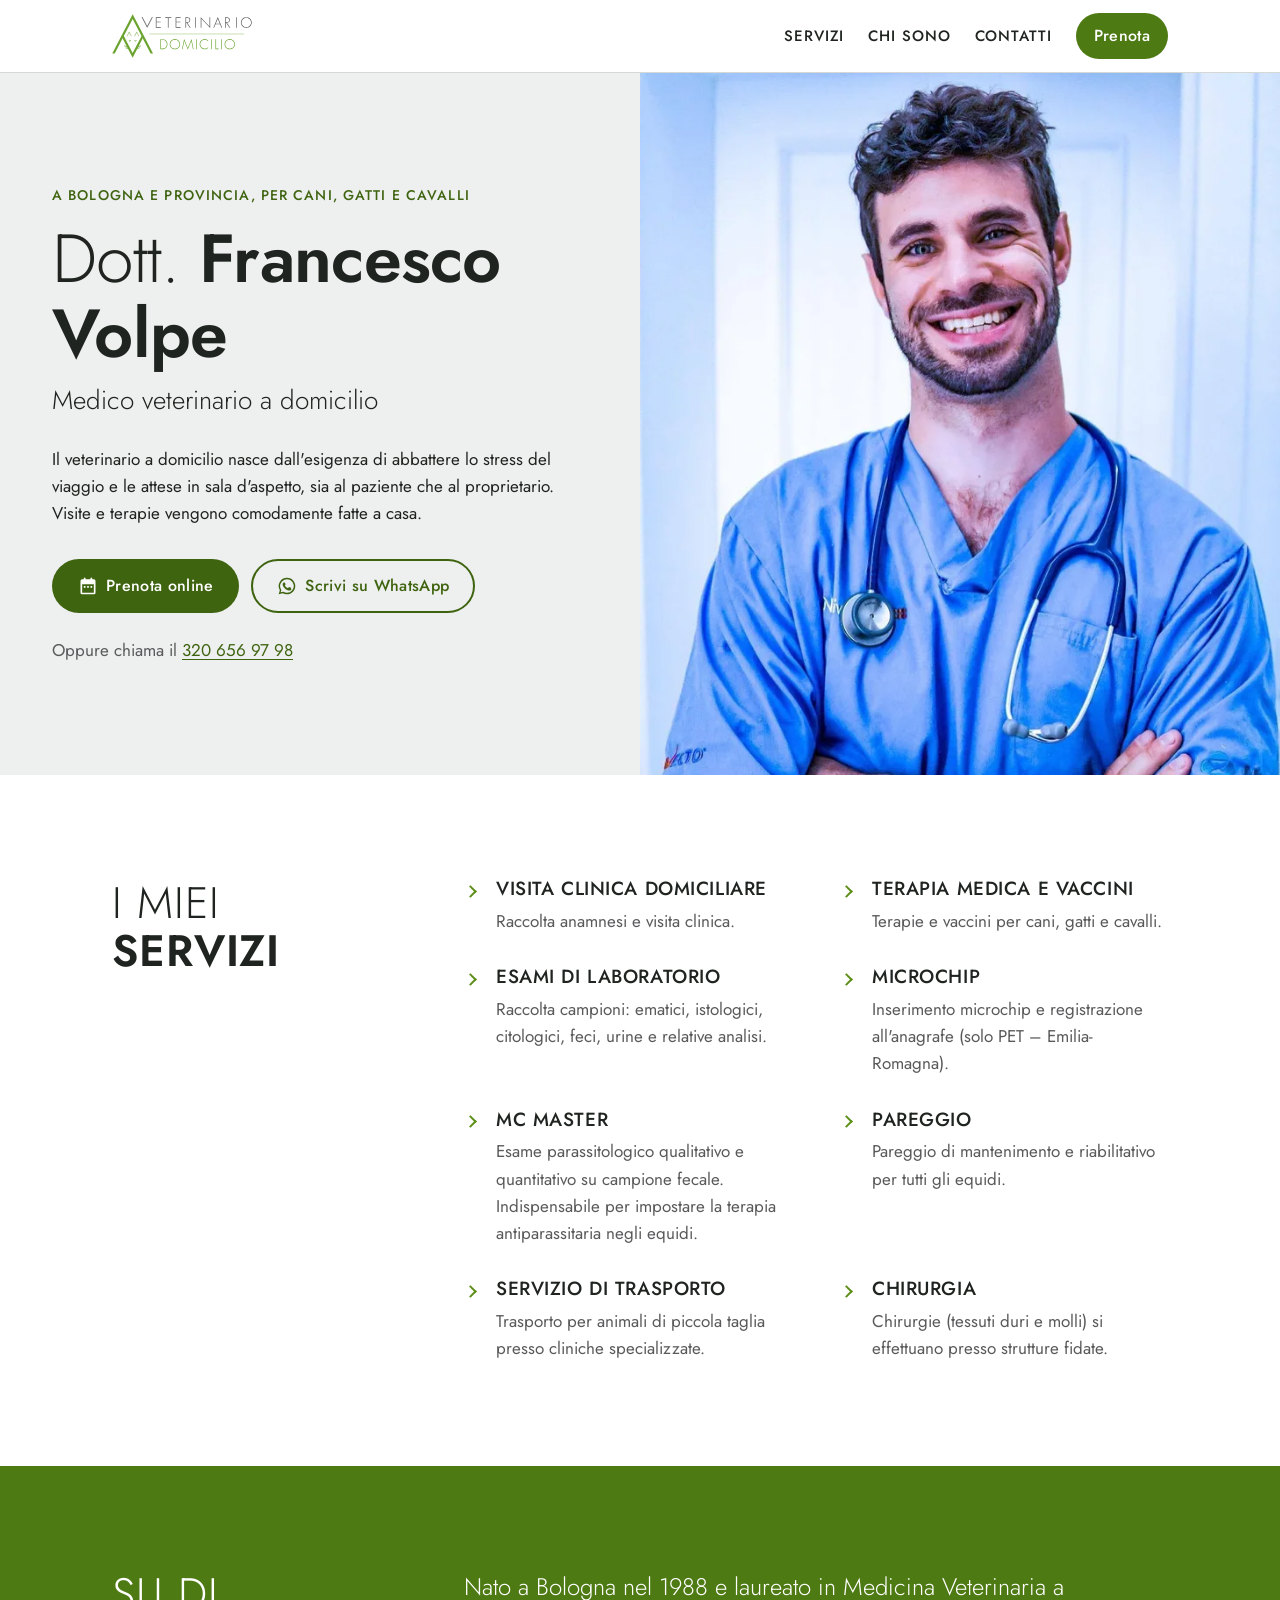
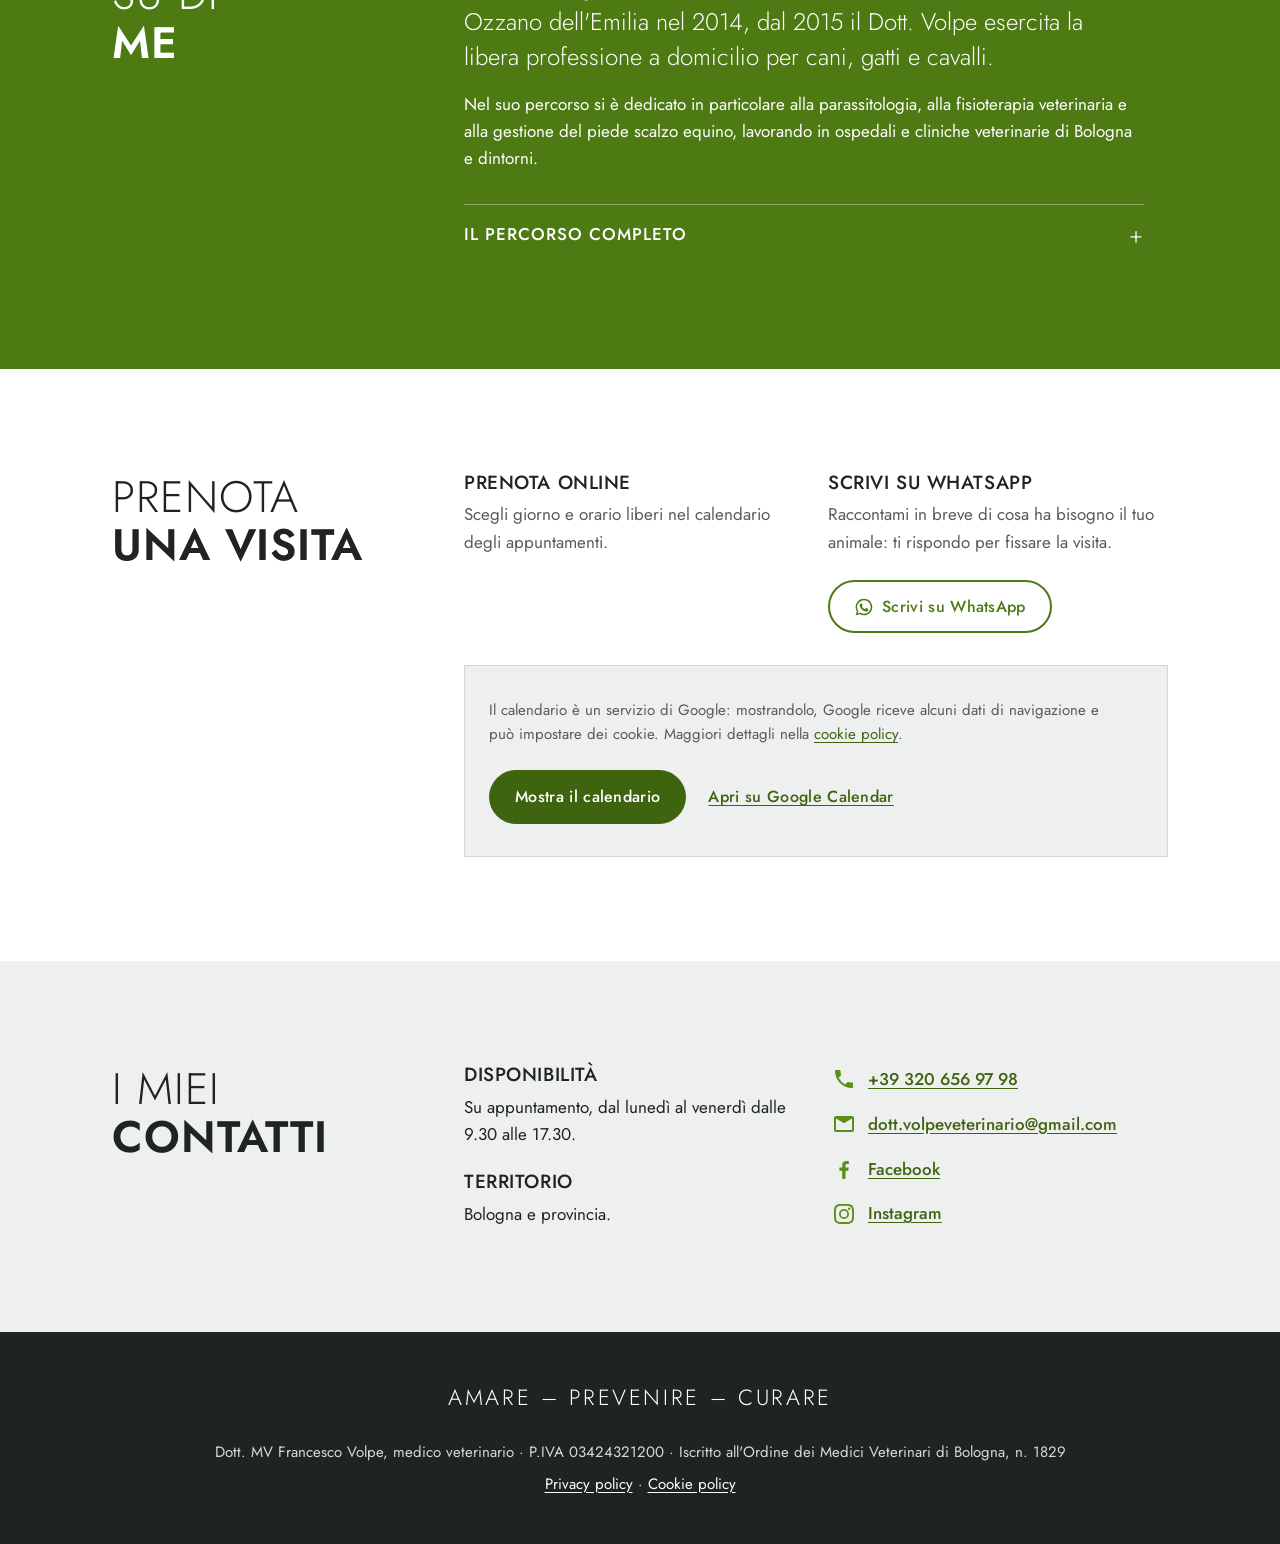
==== index.html @ 1ecf1412 "Pubblicazione nuovo sito" ====
<!doctype html>
<html lang="it">
<head>
  <meta charset="utf-8">
  <meta name="viewport" content="width=device-width, initial-scale=1">
  <title>Veterinario a domicilio a Bologna – Dott. Francesco Volpe</title>
  <meta name="description" content="Il Dott. Francesco Volpe, medico veterinario a domicilio a Bologna e provincia: visite, vaccini, esami di laboratorio e microchip per cani e gatti; pareggio e parassitologia per cavalli. Prenota online o su WhatsApp.">
  <link rel="canonical" href="https://veterinario-volpe.it/">
  <meta name="theme-color" content="#4E7A14">

  <meta property="og:type" content="website">
  <meta property="og:locale" content="it_IT">
  <meta property="og:title" content="Veterinario a domicilio a Bologna – Dott. Francesco Volpe">
  <meta property="og:description" content="Visite e terapie a casa, per cani, gatti e cavalli. Bologna e provincia.">
  <meta property="og:url" content="https://veterinario-volpe.it/">
  <meta property="og:image" content="https://veterinario-volpe.it/assets/img/og-image.jpg">
  <meta property="og:image:width" content="1200">
  <meta property="og:image:height" content="630">

  <link rel="icon" href="/favicon.ico" sizes="any">
  <link rel="apple-touch-icon" href="/assets/img/apple-touch-icon.png">
  <link rel="preload" href="/assets/fonts/jost-400.woff2" as="font" type="font/woff2" crossorigin>
  <link rel="preload" href="/assets/fonts/jost-300.woff2" as="font" type="font/woff2" crossorigin>
  <link rel="stylesheet" href="/assets/css/style.css">

  <script type="application/ld+json">
  {
    "@context": "https://schema.org",
    "@type": "VeterinaryCare",
    "name": "Veterinario a domicilio – Dott. Francesco Volpe",
    "url": "https://veterinario-volpe.it/",
    "image": "https://veterinario-volpe.it/assets/img/dott-volpe-800.jpg",
    "logo": "https://veterinario-volpe.it/assets/img/icon-512.png",
    "telephone": "+39 320 656 9798",
    "email": "dott.volpeveterinario@gmail.com",
    "vatID": "IT03424321200",
    "areaServed": [
      {"@type": "City", "name": "Bologna"},
      {"@type": "AdministrativeArea", "name": "Città metropolitana di Bologna"}
    ],
    "openingHoursSpecification": [{
      "@type": "OpeningHoursSpecification",
      "dayOfWeek": ["Monday", "Tuesday", "Wednesday", "Thursday", "Friday"],
      "opens": "09:30",
      "closes": "17:30"
    }],
    "employee": {
      "@type": "Person",
      "name": "Francesco Volpe",
      "honorificPrefix": "Dott.",
      "jobTitle": "Medico veterinario"
    },
    "sameAs": [
      "https://www.facebook.com/veterinariodomiciliovolpe/",
      "https://www.instagram.com/veterinariodomiciliovolpe/"
    ]
  }
  </script>
</head>
<body>
  <a class="skip" href="#contenuto">Vai al contenuto</a>

  <header class="site-header">
    <div class="wrap site-header__inner">
      <a class="brand" href="#top" aria-label="Veterinario a domicilio – torna all'inizio">
        <img src="/assets/img/logo.svg" alt="Veterinario Domicilio" width="408" height="129">
      </a>
      <nav class="nav" aria-label="Menu principale">
        <a href="#servizi">Servizi</a>
        <a href="#chi-sono">Chi sono</a>
        <a href="#contatti">Contatti</a>
        <a class="btn btn--primary btn--small" href="#prenota">Prenota</a>
      </nav>
    </div>
  </header>

  <main id="contenuto">

    <section class="hero" id="top" aria-labelledby="hero-title">
      <div class="hero__text">
        <p class="eyebrow">A Bologna e provincia, per cani, gatti e cavalli</p>
        <h1 id="hero-title" class="hero__title"><span class="light">Dott.</span> Francesco Volpe</h1>
        <p class="hero__role">Medico veterinario a domicilio</p>
        <p class="hero__lead">Il veterinario a domicilio nasce dall'esigenza di abbattere lo stress del viaggio e le attese in sala d'aspetto, sia al paziente che al proprietario. Visite e terapie vengono comodamente fatte a casa.</p>
        <div class="actions">
          <a class="btn btn--primary" href="#prenota">
            <svg class="icon" aria-hidden="true" viewBox="0 0 24 24"><path d="M7 2v2H5a2 2 0 0 0-2 2v14a2 2 0 0 0 2 2h14a2 2 0 0 0 2-2V6a2 2 0 0 0-2-2h-2V2h-2v2H9V2H7zm-2 8h14v10H5V10zm2 2v2h2v-2H7zm4 0v2h2v-2h-2zm4 0v2h2v-2h-2z"/></svg>
            Prenota online
          </a>
          <a class="btn btn--secondary" href="https://wa.me/393206569798?text=Buongiorno%20Dottore%2C%20vorrei%20prenotare%20una%20visita%20a%20domicilio." target="_blank" rel="noopener">
            <svg class="icon" aria-hidden="true" viewBox="0 0 24 24"><path d="M12 2a10 10 0 0 0-8.6 15.1L2 22l5-1.3A10 10 0 1 0 12 2zm0 18.2c-1.5 0-3-.4-4.3-1.2l-.3-.2-3 .8.8-2.9-.2-.3A8.2 8.2 0 1 1 12 20.2zm4.5-6.1c-.2-.1-1.5-.7-1.7-.8-.2-.1-.4-.1-.6.1l-.8 1c-.1.2-.3.2-.5.1a6.7 6.7 0 0 1-3.3-2.9c-.3-.4.2-.4.7-1.3.1-.2 0-.3 0-.4l-.8-1.8c-.2-.5-.4-.4-.6-.4h-.5c-.2 0-.4.1-.7.3-.2.3-.9.9-.9 2.2s.9 2.5 1 2.7c.1.2 1.8 2.8 4.4 3.9 1.6.7 2.3.8 3.1.6.5-.1 1.5-.6 1.7-1.2.2-.6.2-1.1.1-1.2l-.4-.2z"/></svg>
            Scrivi su WhatsApp
          </a>
        </div>
        <p class="hero__secondary">Oppure chiama il <a href="tel:+393206569798">320 656 97 98</a></p>
      </div>
      <div class="hero__media">
        <picture>
          <source type="image/webp" srcset="/assets/img/dott-volpe-480.webp 480w, /assets/img/dott-volpe-800.webp 800w" sizes="(min-width: 900px) 45vw, 100vw">
          <img src="/assets/img/dott-volpe-800.jpg" alt="Il Dott. Francesco Volpe, sorridente, in divisa con lo stetoscopio al collo" width="800" height="800" fetchpriority="high">
        </picture>
      </div>
    </section>

    <section class="band" id="servizi" aria-labelledby="servizi-title">
      <div class="wrap band__grid">
        <h2 id="servizi-title" class="section-title"><span class="light">I miei</span> servizi</h2>
        <ul class="services">
          <li>
            <h3>Visita clinica domiciliare</h3>
            <p>Raccolta anamnesi e visita clinica.</p>
          </li>
          <li>
            <h3>Terapia medica e vaccini</h3>
            <p>Terapie e vaccini per cani, gatti e cavalli.</p>
          </li>
          <li>
            <h3>Esami di laboratorio</h3>
            <p>Raccolta campioni: ematici, istologici, citologici, feci, urine e relative analisi.</p>
          </li>
          <li>
            <h3>Microchip</h3>
            <p>Inserimento microchip e registrazione all'anagrafe (solo PET – Emilia-Romagna).</p>
          </li>
          <li>
            <h3>Mc Master</h3>
            <p>Esame parassitologico qualitativo e quantitativo su campione fecale. Indispensabile per impostare la terapia antiparassitaria negli equidi.</p>
          </li>
          <li>
            <h3>Pareggio</h3>
            <p>Pareggio di mantenimento e riabilitativo per tutti gli equidi.</p>
          </li>
          <li>
            <h3>Servizio di trasporto</h3>
            <p>Trasporto per animali di piccola taglia presso cliniche specializzate.</p>
          </li>
          <li>
            <h3>Chirurgia</h3>
            <p>Chirurgie (tessuti duri e molli) si effettuano presso strutture fidate.</p>
          </li>
        </ul>
      </div>
    </section>

    <section class="band band--green" id="chi-sono" aria-labelledby="chi-sono-title">
      <div class="wrap band__grid">
        <h2 id="chi-sono-title" class="section-title"><span class="light">Su di</span> me</h2>
        <div class="bio">
          <p class="bio__lead">Nato a Bologna nel 1988 e laureato in Medicina Veterinaria a Ozzano dell'Emilia nel 2014, dal 2015 il Dott. Volpe esercita la libera professione a domicilio per cani, gatti e cavalli.</p>
          <p>Nel suo percorso si è dedicato in particolare alla parassitologia, alla fisioterapia veterinaria e alla gestione del piede scalzo equino, lavorando in ospedali e cliniche veterinarie di Bologna e dintorni.</p>

          <details class="bio__more">
            <summary>Il percorso completo</summary>
            <ol class="timeline">
              <li><strong>2007</strong> Praticantato presso la Klein-Tierpraxis del Dott. Stefan Seifert (Bonn-Beuel, Germania).</li>
              <li><strong>2007–2011</strong> Iscritto a Medicina Veterinaria a Ozzano dell'Emilia (Bologna), frequenta per 4 anni l'unità di perinatologia equina. Nello stesso periodo si avvicina al Barefoot movement, la gestione del piede scalzo equino, con diversi corsi e seminari.</li>
              <li><strong>28 marzo 2014</strong> Laurea, con la tesi «Valutazione clinica dell'efficacia di una dieta terapeutica industriale formulata per cani affetti da patologie articolari croniche».</li>
              <li><strong>2014–2015</strong> Servizio presso il Centro Veterinario Bolognese (ospedale h24 per piccoli animali). Approfondisce la gestione parassitologica nei maneggi.</li>
              <li><strong>Dal 2015</strong> Libera professione a domicilio per cani, gatti e cavalli.</li>
              <li><strong>2015–2016</strong> Collabora con l'associazione Slega il Cane: gestione dei cani in branco, consulenze veterinarie e gestione parassitaria.</li>
              <li><strong>2016</strong> Frequenta e collabora con il Dipartimento di Scienze Mediche Veterinarie, sezione di malattie infettive e parassitarie.</li>
              <li><strong>2016–2017</strong> Clinica Veterinaria del Buongiorno di Polesella (Rovigo), anche con animali selvatici e non convenzionali.</li>
              <li><strong>2017–2020</strong> Officina Veterinaria Olistica del Dott. Pilati: omotossicologia e fisioterapia veterinaria.</li>
              <li><strong>2020–2022</strong> Collabora con il reparto di fisioterapia dell'Ospedale Veterinario Portoni Rossi.</li>
              <li><strong>Oggi</strong> Libera professione a domicilio dai pazienti.</li>
            </ol>
          </details>
        </div>
      </div>
    </section>

    <section class="band" id="prenota" aria-labelledby="prenota-title">
      <div class="wrap band__grid">
        <h2 id="prenota-title" class="section-title"><span class="light">Prenota</span> una visita</h2>
        <div class="booking">
          <div class="booking__options">
            <div class="option">
              <h3>Prenota online</h3>
              <p>Scegli giorno e orario liberi nel calendario degli appuntamenti.</p>
            </div>
            <div class="option">
              <h3>Scrivi su WhatsApp</h3>
              <p>Raccontami in breve di cosa ha bisogno il tuo animale: ti rispondo per fissare la visita.</p>
              <a class="btn btn--secondary" href="https://wa.me/393206569798?text=Buongiorno%20Dottore%2C%20vorrei%20prenotare%20una%20visita%20a%20domicilio." target="_blank" rel="noopener">
                <svg class="icon" aria-hidden="true" viewBox="0 0 24 24"><path d="M12 2a10 10 0 0 0-8.6 15.1L2 22l5-1.3A10 10 0 1 0 12 2zm0 18.2c-1.5 0-3-.4-4.3-1.2l-.3-.2-3 .8.8-2.9-.2-.3A8.2 8.2 0 1 1 12 20.2zm4.5-6.1c-.2-.1-1.5-.7-1.7-.8-.2-.1-.4-.1-.6.1l-.8 1c-.1.2-.3.2-.5.1a6.7 6.7 0 0 1-3.3-2.9c-.3-.4.2-.4.7-1.3.1-.2 0-.3 0-.4l-.8-1.8c-.2-.5-.4-.4-.6-.4h-.5c-.2 0-.4.1-.7.3-.2.3-.9.9-.9 2.2s.9 2.5 1 2.7c.1.2 1.8 2.8 4.4 3.9 1.6.7 2.3.8 3.1.6.5-.1 1.5-.6 1.7-1.2.2-.6.2-1.1.1-1.2l-.4-.2z"/></svg>
                Scrivi su WhatsApp
              </a>
            </div>
          </div>

          <div class="calendar" data-calendar-src="https://calendar.google.com/calendar/appointments/schedules/AcZssZ2eo45oZry1VKi_9UlBUo-YcCFEdDaDB8G82fJDAUDD32bIeFS3B6D9NUxdpyIS1xOCiJ67vQf6?gv=true">
            <div class="calendar__consent">
              <p>Il calendario è un servizio di Google: mostrandolo, Google riceve alcuni dati di navigazione e può impostare dei cookie. Maggiori dettagli nella <a href="/cookie-policy.html">cookie policy</a>.</p>
              <div class="actions">
                <button type="button" class="btn btn--primary" data-calendar-load>Mostra il calendario</button>
                <a class="btn btn--tertiary" href="https://calendar.app.google/TMy3r4yYM8f4rkn7A" target="_blank" rel="noopener">Apri su Google Calendar</a>
              </div>
            </div>
          </div>
        </div>
      </div>
    </section>

    <section class="band band--grey" id="contatti" aria-labelledby="contatti-title">
      <div class="wrap band__grid">
        <h2 id="contatti-title" class="section-title"><span class="light">I miei</span> contatti</h2>
        <div class="contacts">
          <div>
            <h3>Disponibilità</h3>
            <p>Su appuntamento, dal lunedì al venerdì dalle 9.30 alle 17.30.</p>
            <h3>Territorio</h3>
            <p>Bologna e provincia.</p>
          </div>
          <ul class="contact-list">
            <li>
              <svg class="icon" aria-hidden="true" viewBox="0 0 24 24"><path d="M6.6 10.8a15.1 15.1 0 0 0 6.6 6.6l2.2-2.2c.3-.3.7-.4 1-.2 1.1.4 2.3.6 3.6.6.6 0 1 .4 1 1V20c0 .6-.4 1-1 1A17 17 0 0 1 3 4c0-.6.4-1 1-1h3.5c.6 0 1 .4 1 1 0 1.3.2 2.5.6 3.6.1.3 0 .7-.2 1l-2.3 2.2z"/></svg>
              <a href="tel:+393206569798">+39 320 656 97 98</a>
            </li>
            <li>
              <svg class="icon" aria-hidden="true" viewBox="0 0 24 24"><path d="M4 4h16a2 2 0 0 1 2 2v12a2 2 0 0 1-2 2H4a2 2 0 0 1-2-2V6a2 2 0 0 1 2-2zm8 7.2L4 6.5V18h16V6.5l-8 4.7z"/></svg>
              <a href="mailto:dott.volpeveterinario@gmail.com">dott.volpeveterinario@gmail.com</a>
            </li>
            <li>
              <svg class="icon" aria-hidden="true" viewBox="0 0 24 24"><path d="M13.5 22v-8.2h2.8l.4-3.2h-3.2v-2c0-.9.3-1.6 1.6-1.6h1.7V4.1c-.3 0-1.3-.1-2.5-.1-2.5 0-4.1 1.5-4.1 4.2v2.4H7.4v3.2h2.8V22h3.3z"/></svg>
              <a href="https://www.facebook.com/veterinariodomiciliovolpe/" target="_blank" rel="noopener">Facebook</a>
            </li>
            <li>
              <svg class="icon" aria-hidden="true" viewBox="0 0 24 24"><path d="M12 7a5 5 0 1 0 0 10 5 5 0 0 0 0-10zm0 8.2a3.2 3.2 0 1 1 0-6.4 3.2 3.2 0 0 1 0 6.4zM17.2 5.6a1.2 1.2 0 1 0 0 2.4 1.2 1.2 0 0 0 0-2.4zM12 2c-2.7 0-3 0-4.1.1C4.3 2.2 2.2 4.3 2.1 7.9 2 9 2 9.3 2 12s0 3 .1 4.1c.1 3.6 2.2 5.7 5.8 5.8 1.1.1 1.4.1 4.1.1s3 0 4.1-.1c3.6-.1 5.7-2.2 5.8-5.8.1-1.1.1-1.4.1-4.1s0-3-.1-4.1c-.1-3.6-2.2-5.7-5.8-5.8C15 2 14.7 2 12 2zm0 1.8c2.7 0 3 0 4 .1 2.6.1 3.9 1.4 4 4 .1 1 .1 1.3.1 4s0 3-.1 4c-.1 2.6-1.4 3.9-4 4-1 .1-1.3.1-4 .1s-3 0-4-.1c-2.6-.1-3.9-1.4-4-4-.1-1-.1-1.3-.1-4s0-3 .1-4c.1-2.6 1.4-3.9 4-4 1-.1 1.3-.1 4-.1z"/></svg>
              <a href="https://www.instagram.com/veterinariodomiciliovolpe/" target="_blank" rel="noopener">Instagram</a>
            </li>
          </ul>
        </div>
      </div>
    </section>

  </main>

  <footer class="site-footer">
    <div class="wrap">
      <p class="motto">Amare – Prevenire – Curare</p>
      <p class="legal">Dott. MV Francesco Volpe, medico veterinario · P.IVA 03424321200 · Iscritto all'Ordine dei Medici Veterinari di Bologna, n. 1829</p>
      <p class="legal"><a href="/privacy-policy.html">Privacy policy</a> · <a href="/cookie-policy.html">Cookie policy</a></p>
    </div>
  </footer>

  <nav class="quickbar" aria-label="Contatto rapido">
    <a href="#prenota">
      <svg class="icon" aria-hidden="true" viewBox="0 0 24 24"><path d="M7 2v2H5a2 2 0 0 0-2 2v14a2 2 0 0 0 2 2h14a2 2 0 0 0 2-2V6a2 2 0 0 0-2-2h-2V2h-2v2H9V2H7zm-2 8h14v10H5V10z"/></svg>
      Prenota
    </a>
    <a href="https://wa.me/393206569798?text=Buongiorno%20Dottore%2C%20vorrei%20prenotare%20una%20visita%20a%20domicilio." target="_blank" rel="noopener">
      <svg class="icon" aria-hidden="true" viewBox="0 0 24 24"><path d="M12 2a10 10 0 0 0-8.6 15.1L2 22l5-1.3A10 10 0 1 0 12 2zm0 18.2c-1.5 0-3-.4-4.3-1.2l-.3-.2-3 .8.8-2.9-.2-.3A8.2 8.2 0 1 1 12 20.2z"/></svg>
      WhatsApp
    </a>
    <a href="tel:+393206569798">
      <svg class="icon" aria-hidden="true" viewBox="0 0 24 24"><path d="M6.6 10.8a15.1 15.1 0 0 0 6.6 6.6l2.2-2.2c.3-.3.7-.4 1-.2 1.1.4 2.3.6 3.6.6.6 0 1 .4 1 1V20c0 .6-.4 1-1 1A17 17 0 0 1 3 4c0-.6.4-1 1-1h3.5c.6 0 1 .4 1 1 0 1.3.2 2.5.6 3.6.1.3 0 .7-.2 1l-2.3 2.2z"/></svg>
      Chiama
    </a>
  </nav>

  <script src="/assets/js/main.js" defer></script>
</body>
</html>
---- assets/css/style.css ----
/* Veterinario a domicilio – Dott. Francesco Volpe
   Colori dal sito originale e dal logo:
   --green  #5D8F18  verde del sito Wix (solo testo grande e superfici, 3.9:1 su bianco)
   --green-ink #4E7A14  stesso verde scurito per testo piccolo e pulsanti (5.1:1 su bianco)
   --logo-green #6BA32F e --grey #5A595B  campionati dal logo */

@font-face { font-family: "Jost"; font-weight: 300; font-style: normal; font-display: swap; src: url("../fonts/jost-300.woff2") format("woff2"); }
@font-face { font-family: "Jost"; font-weight: 400; font-style: normal; font-display: swap; src: url("../fonts/jost-400.woff2") format("woff2"); }
@font-face { font-family: "Jost"; font-weight: 500; font-style: normal; font-display: swap; src: url("../fonts/jost-500.woff2") format("woff2"); }
@font-face { font-family: "Jost"; font-weight: 600; font-style: normal; font-display: swap; src: url("../fonts/jost-600.woff2") format("woff2"); }

:root {
  --green: #5D8F18;
  --green-ink: #4E7A14;
  --green-deep: #3F6410;
  --logo-green: #6BA32F;
  --ink: #1F2420;
  --grey: #5A595B;
  --ground: #EEEFEF;
  --rule: #D5D8D5;
  --white: #FFFFFF;

  --font: "Jost", "Futura", "Century Gothic", system-ui, sans-serif;

  --s1: 4px; --s2: 8px; --s3: 12px; --s4: 16px; --s5: 24px; --s6: 32px; --s7: 48px; --s8: 72px; --s9: 104px;
  --wrap: 1120px;
  --header-h: 72px;
}

*, *::before, *::after { box-sizing: border-box; }
html { scroll-padding-top: calc(var(--header-h) + var(--s4)); -webkit-text-size-adjust: 100%; }
@media (prefers-reduced-motion: no-preference) { html { scroll-behavior: smooth; } }

body {
  margin: 0;
  font-family: var(--font);
  font-weight: 400;
  font-size: 1.0625rem;
  line-height: 1.6;
  color: var(--ink);
  background: var(--white);
}

img { display: block; max-width: 100%; height: auto; }
h1, h2, h3 { margin: 0; line-height: 1.1; font-weight: 600; }
p { margin: 0 0 var(--s4); }
p:last-child { margin-bottom: 0; }
a { color: var(--green-ink); text-underline-offset: 3px; }
a:hover { color: var(--green-deep); }

:focus-visible { outline: 3px solid var(--logo-green); outline-offset: 3px; border-radius: 2px; }

.wrap { width: 100%; max-width: var(--wrap); margin: 0 auto; padding: 0 var(--s4); }
@media (min-width: 600px) { .wrap { padding: 0 var(--s6); } }

.light { font-weight: 300; }
.icon { width: 1.25em; height: 1.25em; fill: currentColor; flex: none; }

.skip { position: absolute; left: -9999px; top: 0; z-index: 100; padding: var(--s3) var(--s4); background: var(--ink); color: var(--white); }
.skip:focus { left: var(--s4); top: var(--s4); }

/* Buttons: one primary per view, secondary outlined, tertiary as text link */
.btn {
  display: inline-flex; align-items: center; justify-content: center; gap: var(--s2);
  min-height: 48px; padding: var(--s3) var(--s5);
  font: inherit; font-weight: 500; font-size: 1rem; letter-spacing: .02em;
  text-decoration: none; border-radius: 999px; border: 2px solid transparent; cursor: pointer;
  transition: background-color .15s, color .15s, border-color .15s;
}
.btn--primary { background: var(--green-ink); color: var(--white); }
.btn--primary:hover { background: var(--green-deep); color: var(--white); }
.btn--secondary { background: transparent; color: var(--green-ink); border-color: var(--green-ink); }
.btn--secondary:hover { background: var(--green-ink); color: var(--white); }
.btn--tertiary { background: transparent; color: var(--green-ink); text-decoration: underline; padding-left: var(--s2); padding-right: var(--s2); }
.btn--small { min-height: 40px; padding: var(--s2) var(--s4); }
.actions { display: flex; flex-wrap: wrap; gap: var(--s3); }

/* Header */
.site-header {
  position: sticky; top: 0; z-index: 10;
  background: rgba(255, 255, 255, .96);
  border-bottom: 1px solid var(--rule);
}
.site-header__inner { display: flex; align-items: center; justify-content: space-between; gap: var(--s4); min-height: var(--header-h); }
.brand img { height: 44px; width: auto; }
.nav { display: flex; align-items: center; gap: var(--s5); }
.nav a:not(.btn) { color: var(--ink); text-decoration: none; font-weight: 500; text-transform: uppercase; letter-spacing: .06em; font-size: .9375rem; }
.nav a:not(.btn):hover { color: var(--green-ink); }

@media (max-width: 759px) {
  :root { --header-h: 60px; }
  .brand img { height: 36px; }
  .nav a:not(.btn) { display: none; }
}

/* Hero: text on the grey ground, portrait on the right as in the original split */
.hero { display: grid; background: var(--ground); }
.hero__text { padding: var(--s7) var(--s4) var(--s7); max-width: 620px; }
.hero__media img { width: 100%; height: 100%; aspect-ratio: 1 / 1; object-fit: cover; object-position: 50% 30%; }
.eyebrow { font-size: .875rem; font-weight: 500; letter-spacing: .08em; text-transform: uppercase; color: var(--green-ink); margin-bottom: var(--s4); }
.hero__title { font-size: clamp(2.5rem, 7vw, 4.25rem); letter-spacing: -.01em; }
.hero__role { font-size: clamp(1.25rem, 2.6vw, 1.625rem); font-weight: 300; margin: var(--s2) 0 var(--s5); }
.hero__lead { max-width: 34em; margin-bottom: var(--s6); }
.hero__secondary { margin-top: var(--s5); color: var(--grey); }

@media (min-width: 900px) {
  .hero { grid-template-columns: 1fr 1fr; min-height: min(78vh, 720px); }
  .hero__text { align-self: center; justify-self: end; padding: var(--s8) var(--s7) var(--s8) var(--s6); }
  .hero__media img { aspect-ratio: auto; }
}

/* Sections: title column + content column, as in the original */
.band { padding: var(--s8) 0; }
.band__grid { display: grid; gap: var(--s6); }
.section-title { font-size: clamp(2rem, 4.5vw, 2.75rem); text-transform: uppercase; letter-spacing: .02em; }
.section-title .light { display: block; }
@media (min-width: 900px) {
  .band { padding: var(--s9) 0; }
  .band__grid { grid-template-columns: 280px 1fr; gap: var(--s8); }
  .section-title { position: sticky; top: calc(var(--header-h) + var(--s6)); align-self: start; }
}

.band--grey { background: var(--ground); }
/* Sul grigio #4E7A14 scende a 4.4:1: qui il verde dei testi passa a #3F6410 (6.0:1) */
.hero, .band--grey, .calendar { --green-ink: #3F6410; --green-deep: #33520D; }
.band--green { background: var(--green-ink); color: var(--white); }
.band--green a { color: var(--white); }

/* Services */
.services { list-style: none; margin: 0; padding: 0; display: grid; gap: var(--s6) var(--s7); }
@media (min-width: 640px) { .services { grid-template-columns: 1fr 1fr; } }
.services li { position: relative; padding-left: var(--s6); }
.services li::before {
  content: ""; position: absolute; left: 2px; top: .45em;
  width: 9px; height: 9px; border-right: 2px solid var(--green); border-top: 2px solid var(--green);
  transform: rotate(45deg);
}
.services h3 { font-size: 1.1875rem; font-weight: 500; text-transform: uppercase; letter-spacing: .03em; margin-bottom: var(--s2); }
.services p { color: var(--grey); }

/* Bio */
.bio { max-width: 40em; }
.bio__lead { font-size: clamp(1.25rem, 2.4vw, 1.5rem); font-weight: 300; line-height: 1.45; }
.bio__more { margin-top: var(--s6); border-top: 1px solid rgba(255, 255, 255, .35); }
.bio__more summary {
  cursor: pointer; list-style: none; padding: var(--s4) 0; font-weight: 500; text-transform: uppercase; letter-spacing: .06em;
  display: flex; align-items: center; justify-content: space-between;
}
.bio__more summary::-webkit-details-marker { display: none; }
.bio__more summary::after { content: "+"; font-size: 1.5rem; font-weight: 300; line-height: 1; }
.bio__more[open] summary::after { content: "–"; }
.timeline { list-style: none; margin: 0; padding: 0 0 var(--s2); }
.timeline li { padding: var(--s3) 0; border-top: 1px solid rgba(255, 255, 255, .2); }
.timeline strong { display: block; font-weight: 600; letter-spacing: .02em; }

/* Booking */
.booking { display: grid; gap: var(--s6); }
.booking__options { display: grid; gap: var(--s5); }
@media (min-width: 640px) { .booking__options { grid-template-columns: 1fr 1fr; } }
.option h3 { font-size: 1.1875rem; font-weight: 500; text-transform: uppercase; letter-spacing: .03em; margin-bottom: var(--s2); }
.option p { color: var(--grey); }
.option .btn { margin-top: var(--s2); }

.calendar { border: 1px solid var(--rule); background: var(--ground); }
.calendar__consent { padding: var(--s6) var(--s5); max-width: 40em; }
.calendar__consent p { color: var(--grey); font-size: .9375rem; margin-bottom: var(--s5); }
.calendar iframe { display: block; width: 100%; height: 760px; border: 0; background: var(--white); }

/* Contacts */
.contacts { display: grid; gap: var(--s6); }
@media (min-width: 640px) { .contacts { grid-template-columns: 1fr 1fr; } }
.contacts h3 { font-size: 1.1875rem; font-weight: 500; text-transform: uppercase; letter-spacing: .03em; margin-bottom: var(--s2); }
.contacts p + h3 { margin-top: var(--s5); }
.contact-list { list-style: none; margin: 0; padding: 0; display: grid; gap: var(--s4); }
.contact-list li { display: flex; align-items: center; gap: var(--s3); min-width: 0; }
.contact-list .icon { color: var(--green); width: 1.5rem; height: 1.5rem; }
.contact-list a { font-weight: 500; overflow-wrap: anywhere; }

/* Footer */
.site-footer { background: var(--ink); color: #D7DAD7; padding: var(--s7) 0; text-align: center; font-size: .9375rem; }
.site-footer a { color: var(--white); }
.motto { font-size: 1.375rem; font-weight: 300; letter-spacing: .12em; text-transform: uppercase; color: var(--white); margin-bottom: var(--s5); }
.legal { margin-bottom: var(--s2); }

/* Quick contact bar on phones */
.quickbar { display: none; }
@media (max-width: 759px) {
  body { padding-bottom: 64px; }
  .quickbar {
    display: grid; grid-template-columns: repeat(3, 1fr);
    position: fixed; left: 0; right: 0; bottom: 0; z-index: 20;
    background: var(--white); border-top: 1px solid var(--rule);
    padding-bottom: env(safe-area-inset-bottom);
  }
  .quickbar a {
    display: flex; flex-direction: column; align-items: center; justify-content: center; gap: 2px;
    min-height: 64px; font-size: .8125rem; font-weight: 500; text-decoration: none; color: var(--green-ink);
  }
  .quickbar a:first-child { background: var(--green-ink); color: var(--white); }
}

/* Legal pages */
.page { padding: var(--s7) 0 var(--s8); }
.page .wrap { max-width: 800px; }
.page h1 { font-size: clamp(2rem, 5vw, 2.75rem); text-transform: uppercase; margin-bottom: var(--s5); }
.page h2 { font-size: 1.25rem; font-weight: 600; margin: var(--s6) 0 var(--s3); }
.page ul { padding-left: 1.25em; margin: 0 0 var(--s4); }
.page li { margin-bottom: var(--s2); }
.page .updated { color: var(--grey); font-size: .9375rem; }
.table-wrap { overflow-x: auto; margin-bottom: var(--s4); }
.page table { border-collapse: collapse; width: 100%; font-size: .9375rem; }
.page th, .page td { text-align: left; vertical-align: top; padding: var(--s2) var(--s3); border-bottom: 1px solid var(--rule); }
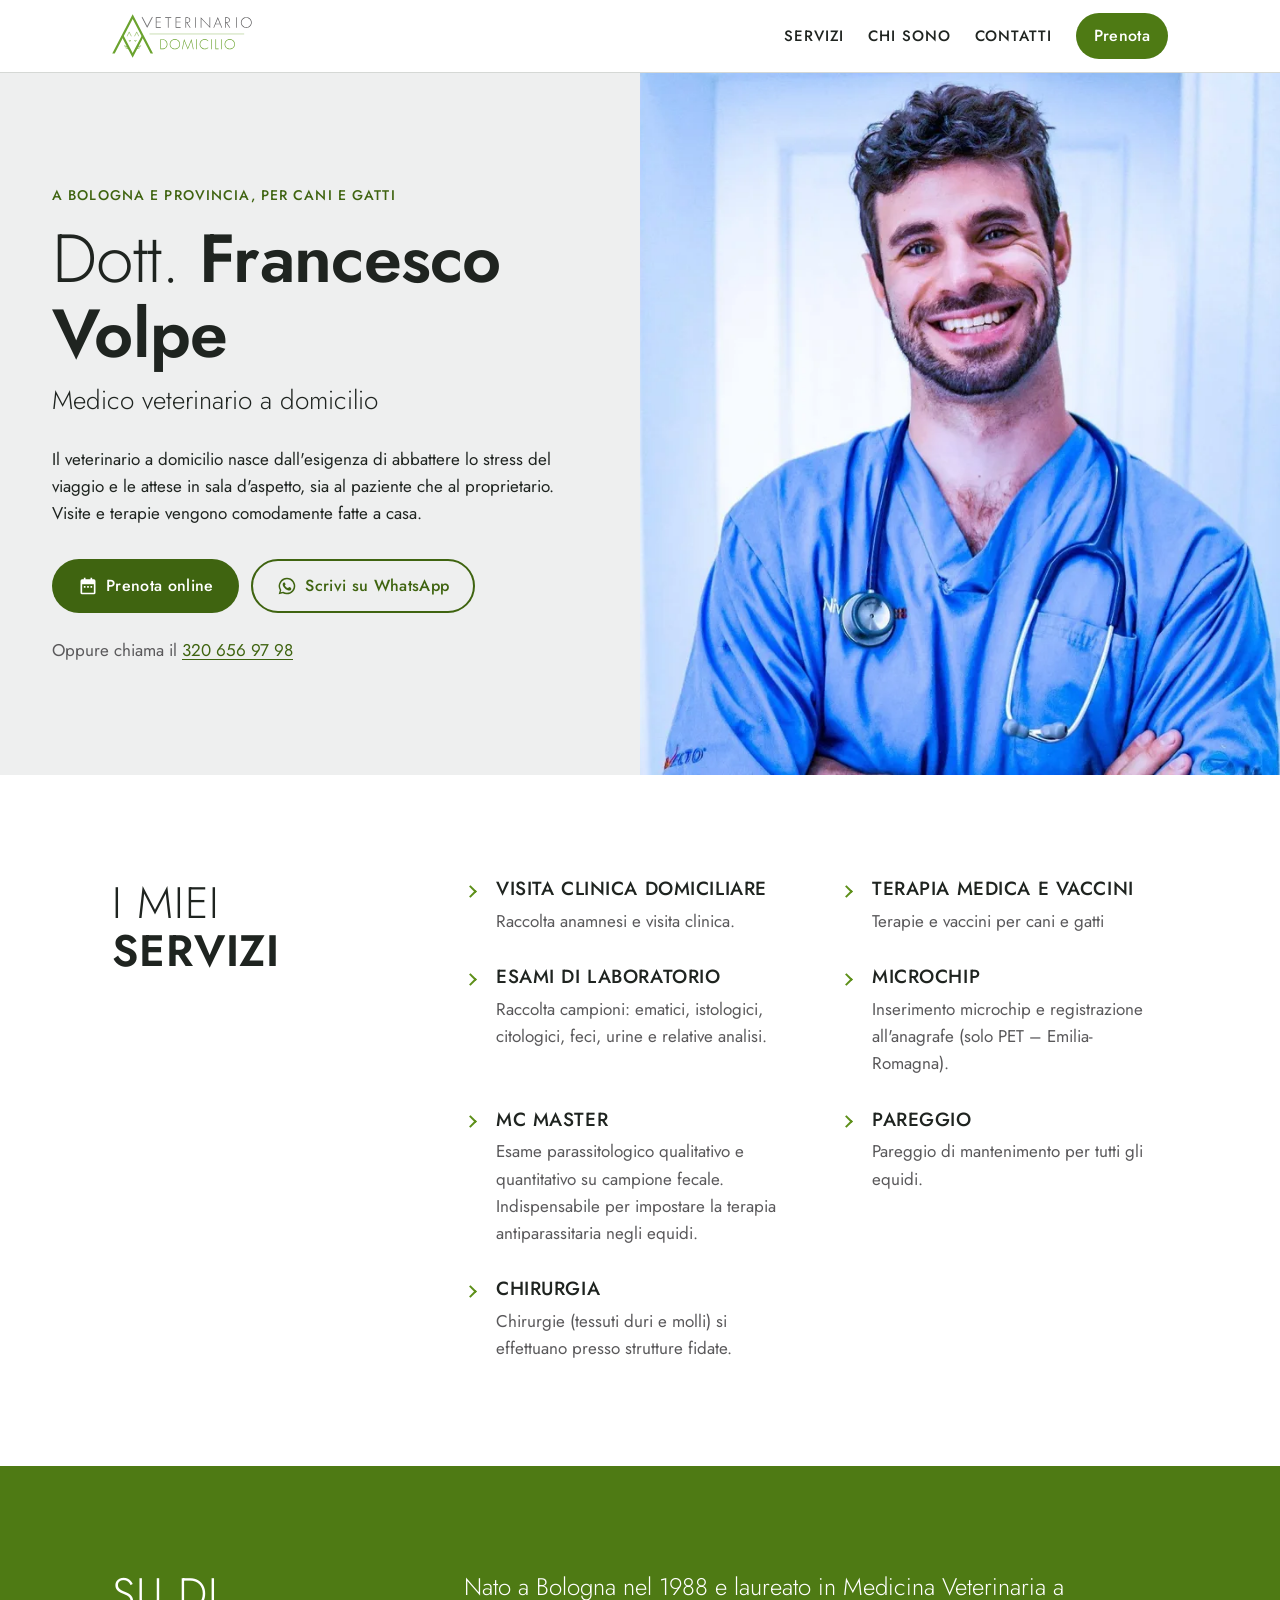
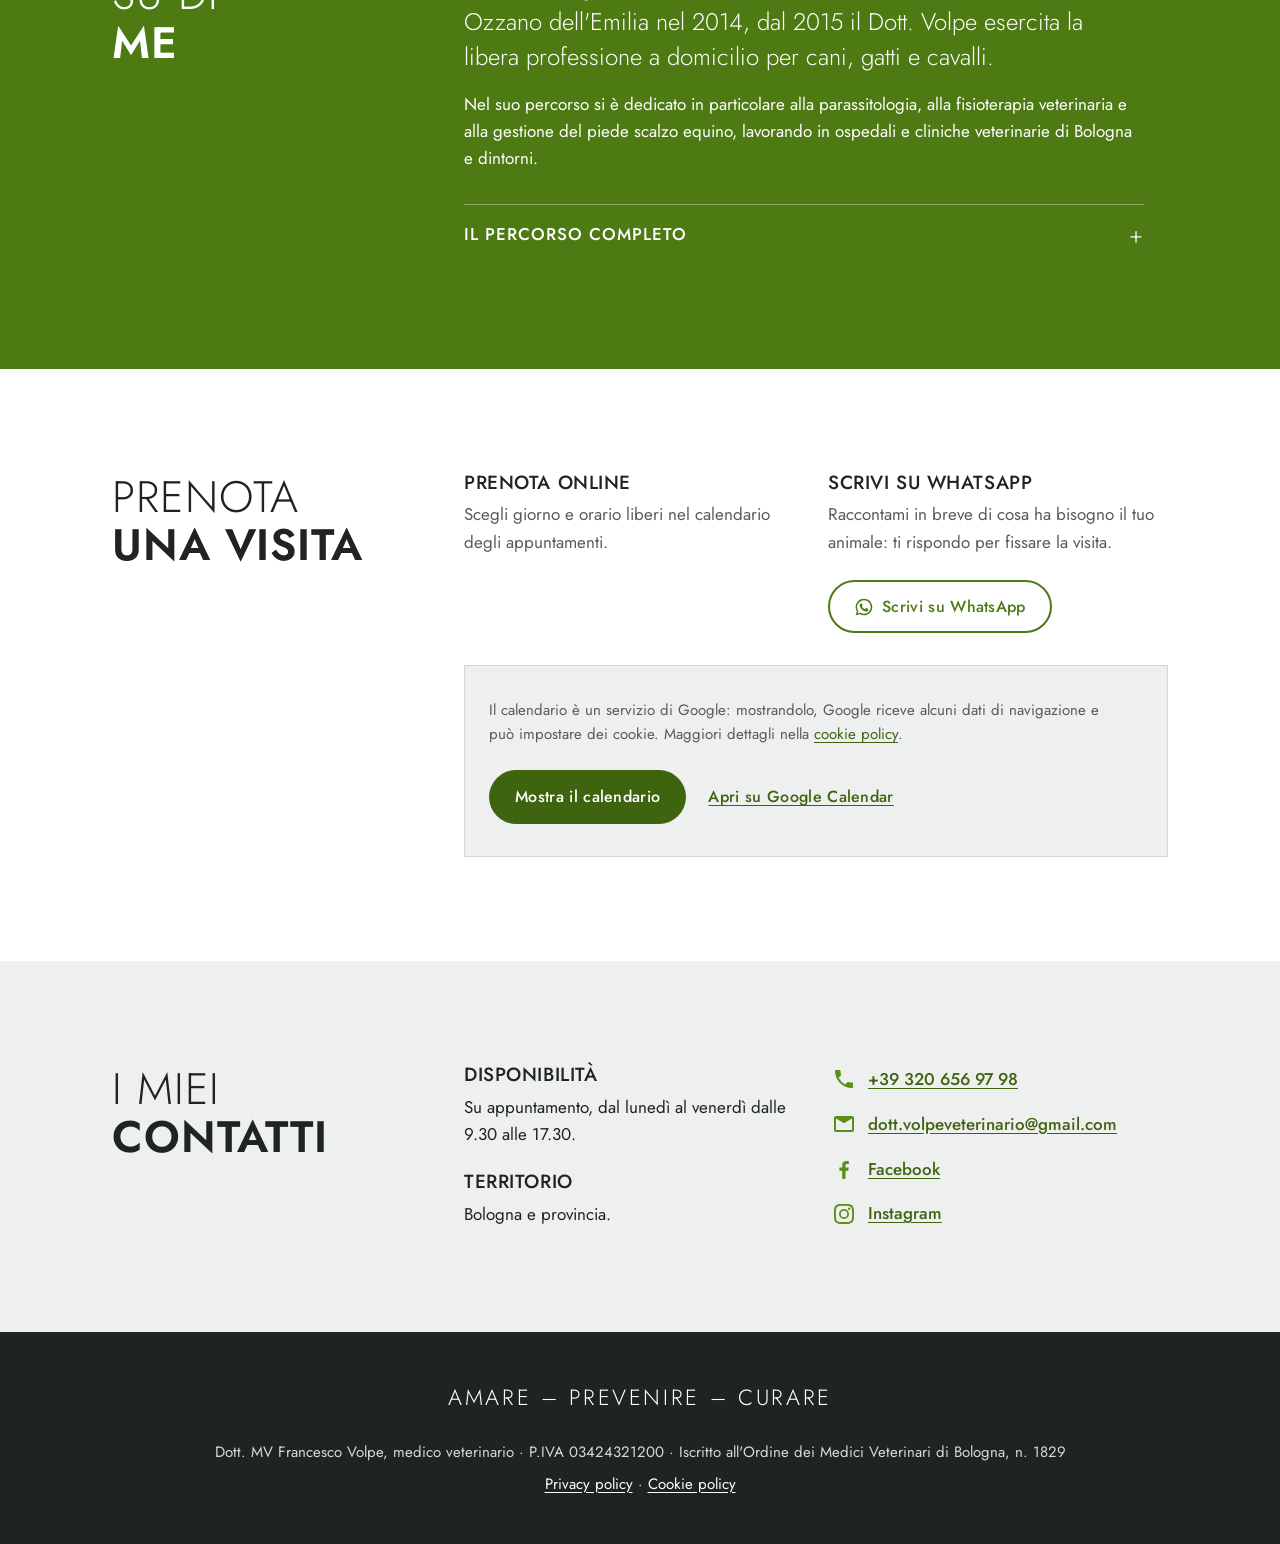
==== commit 4ac932e3: "Update index.html" ====
--- a/index.html
+++ b/index.html
@@ -78,7 +78,7 @@
 
     <section class="hero" id="top" aria-labelledby="hero-title">
       <div class="hero__text">
-        <p class="eyebrow">A Bologna e provincia, per cani, gatti e cavalli</p>
+        <p class="eyebrow">A Bologna e provincia, per cani e gatti</p>
         <h1 id="hero-title" class="hero__title"><span class="light">Dott.</span> Francesco Volpe</h1>
         <p class="hero__role">Medico veterinario a domicilio</p>
         <p class="hero__lead">Il veterinario a domicilio nasce dall'esigenza di abbattere lo stress del viaggio e le attese in sala d'aspetto, sia al paziente che al proprietario. Visite e terapie vengono comodamente fatte a casa.</p>
@@ -112,7 +112,7 @@
           </li>
           <li>
             <h3>Terapia medica e vaccini</h3>
-            <p>Terapie e vaccini per cani, gatti e cavalli.</p>
+            <p>Terapie e vaccini per cani e gatti</p>
           </li>
           <li>
             <h3>Esami di laboratorio</h3>
@@ -128,11 +128,7 @@
           </li>
           <li>
             <h3>Pareggio</h3>
-            <p>Pareggio di mantenimento e riabilitativo per tutti gli equidi.</p>
-          </li>
-          <li>
-            <h3>Servizio di trasporto</h3>
-            <p>Trasporto per animali di piccola taglia presso cliniche specializzate.</p>
+            <p>Pareggio di mantenimento per tutti gli equidi.</p>
           </li>
           <li>
             <h3>Chirurgia</h3>
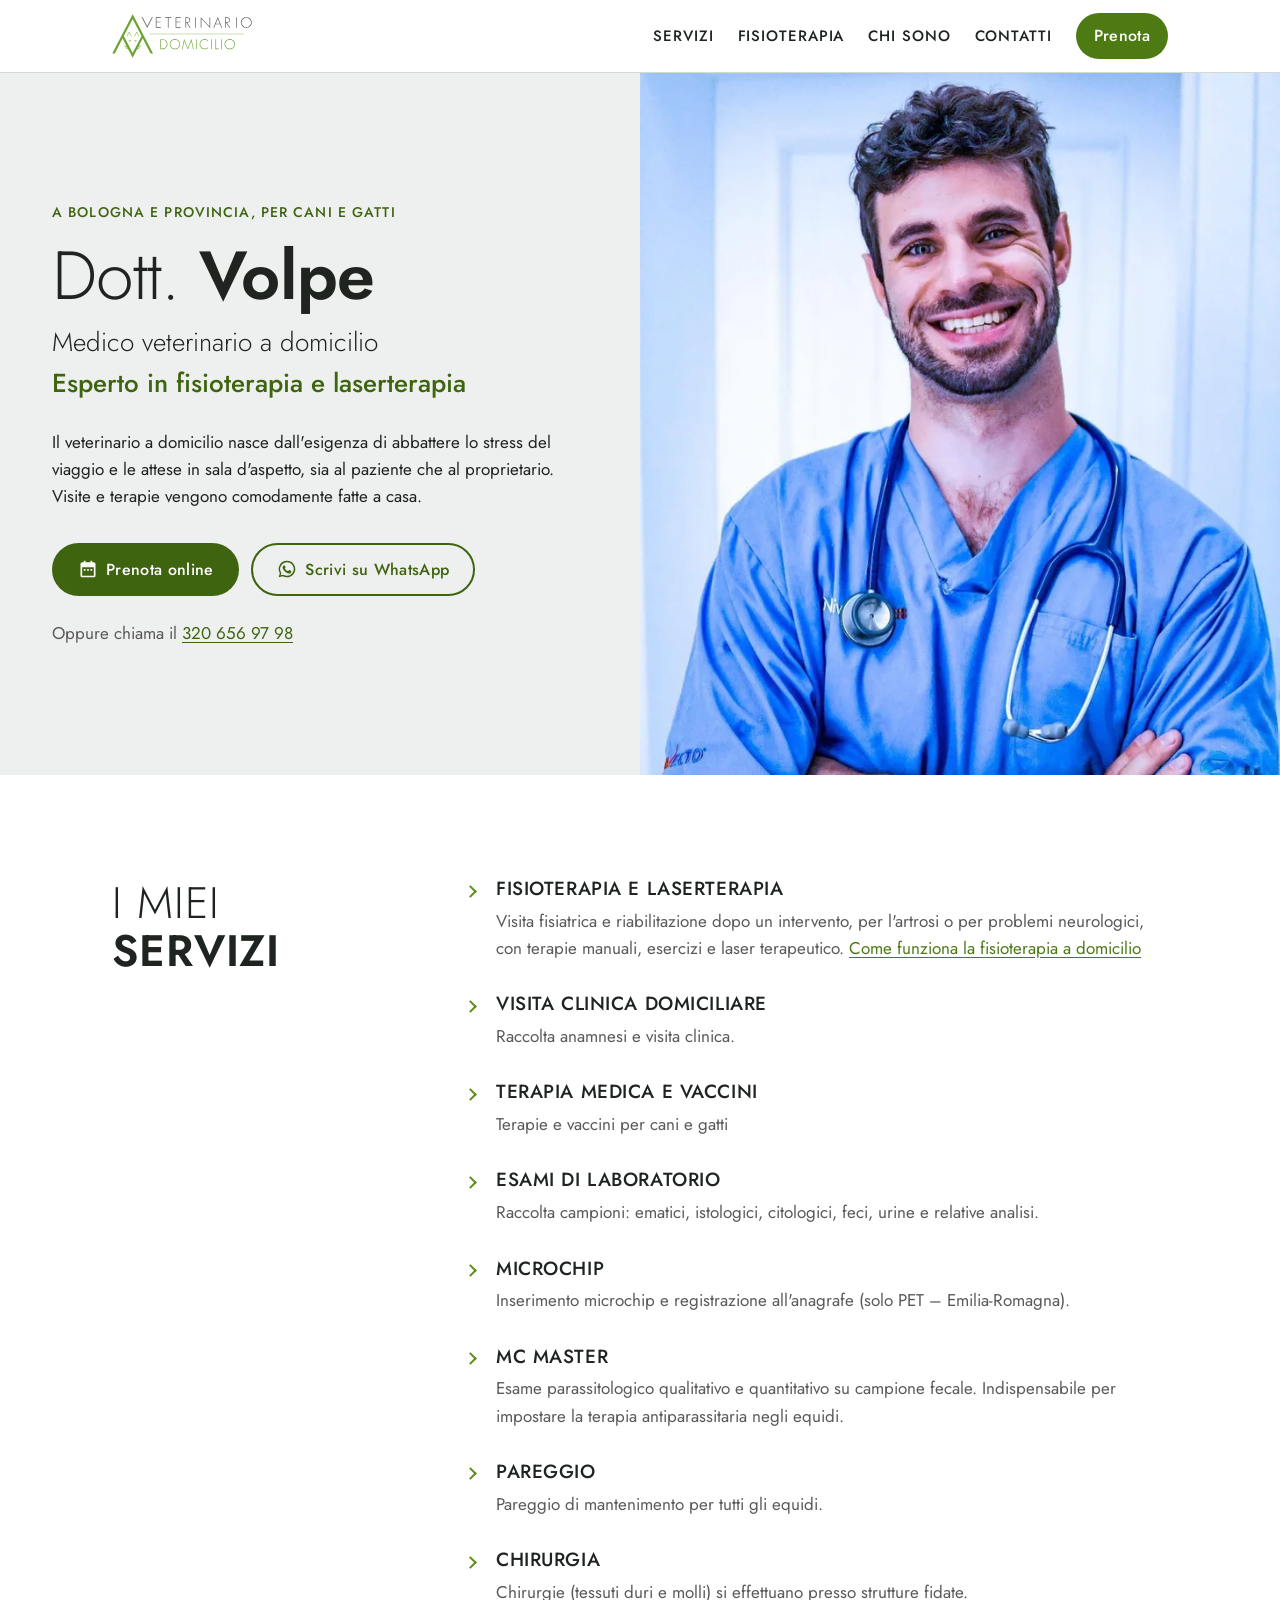
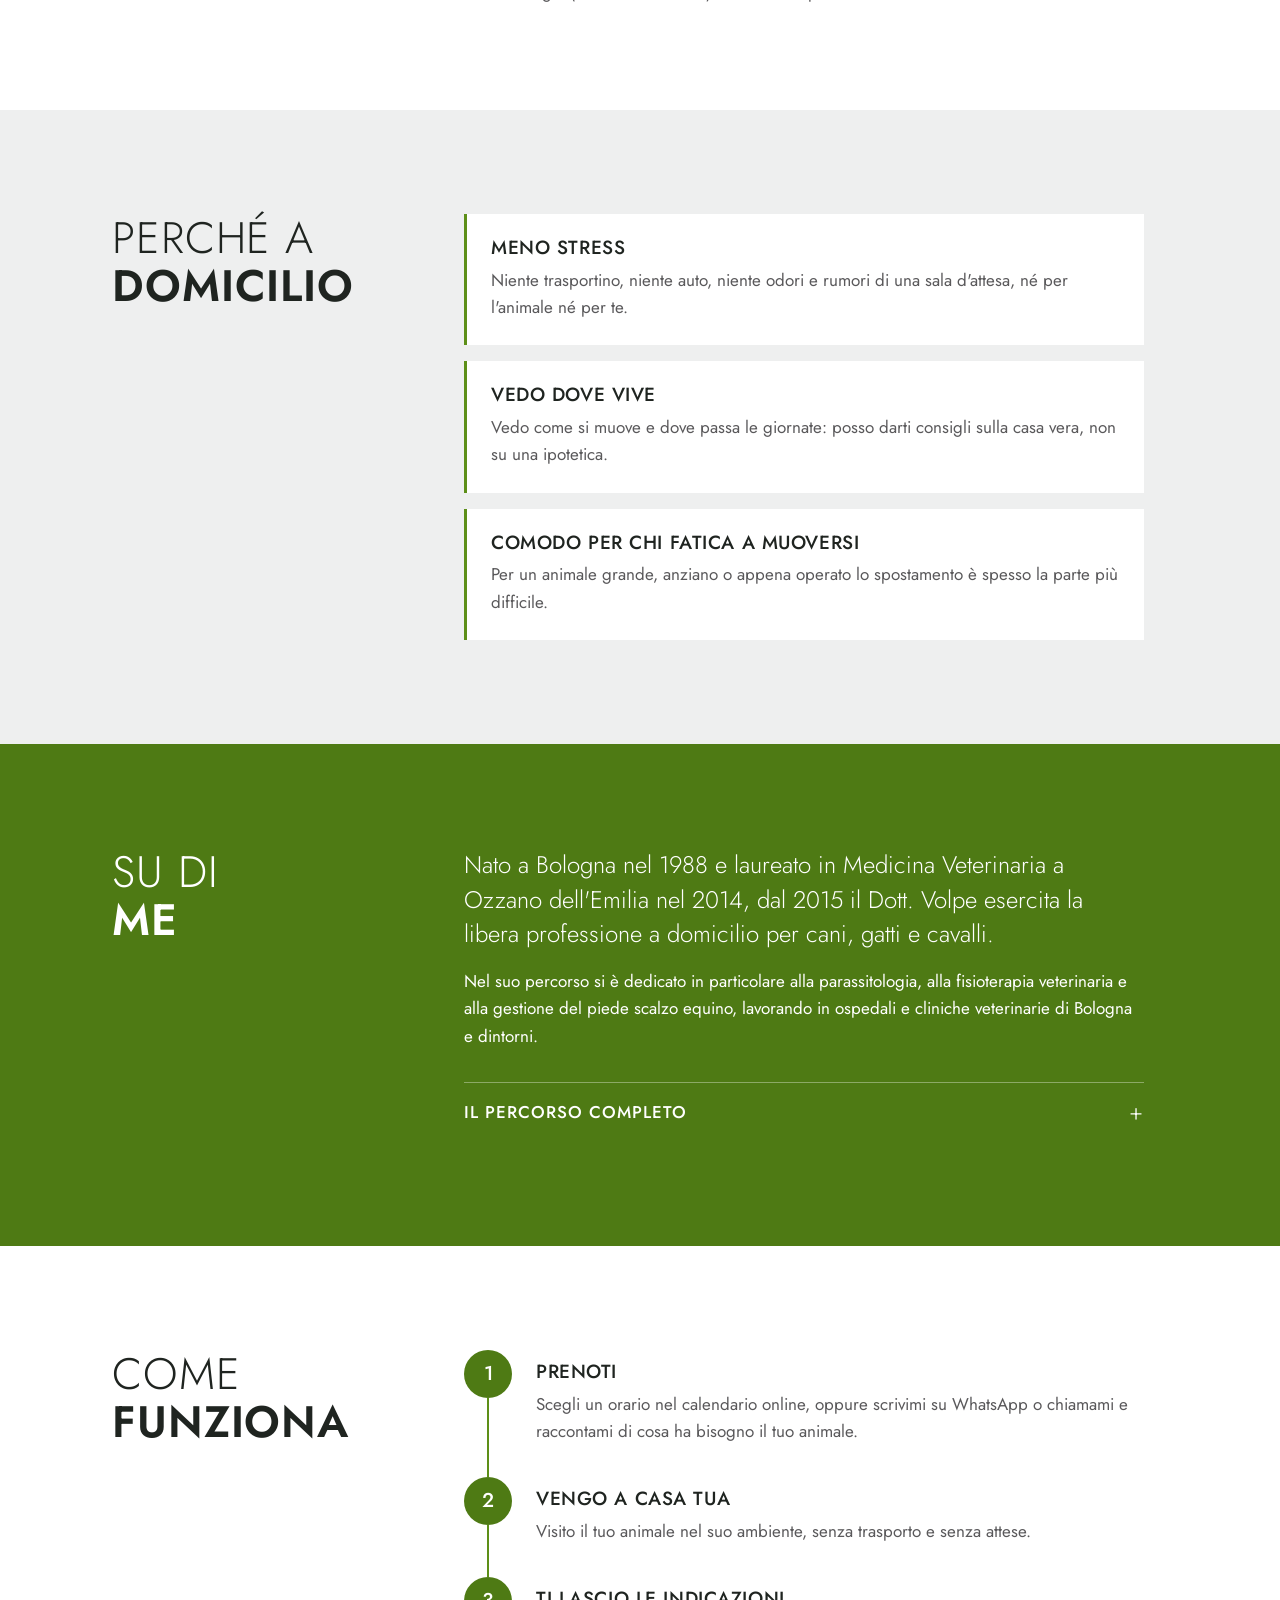
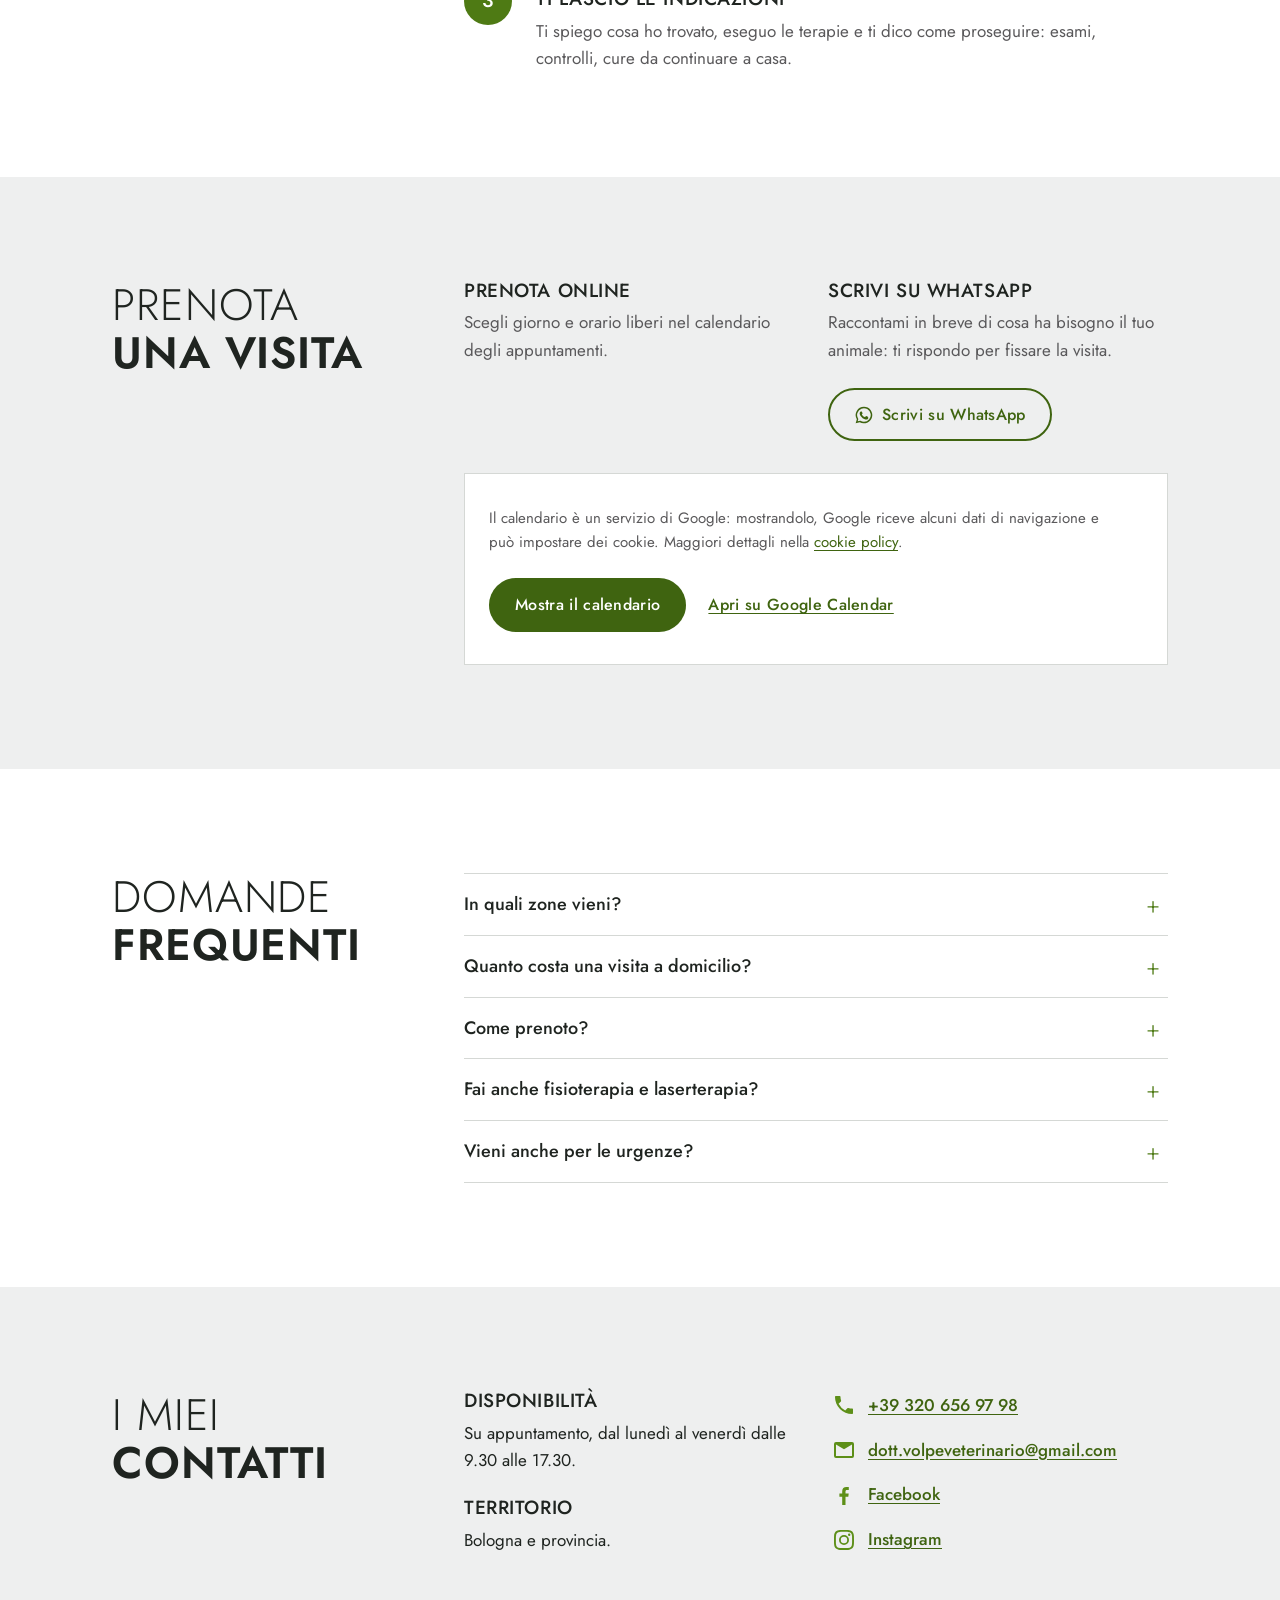
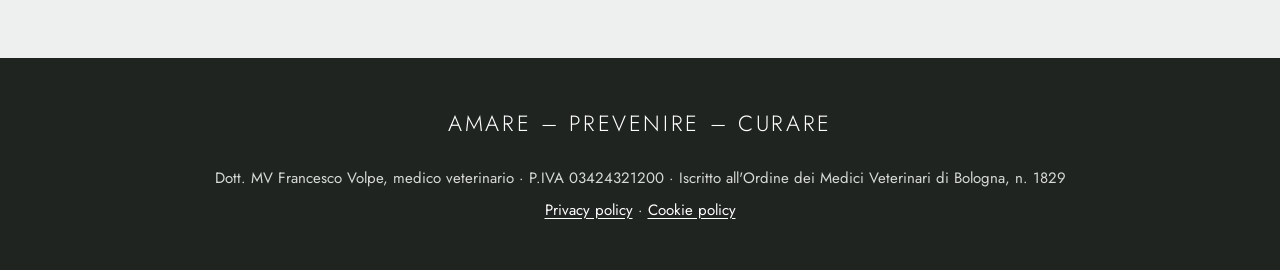
==== commit 93367013: "Update index.html" ====
--- a/index.html
+++ b/index.html
@@ -3,15 +3,15 @@
 <head>
   <meta charset="utf-8">
   <meta name="viewport" content="width=device-width, initial-scale=1">
-  <title>Veterinario a domicilio a Bologna – Dott. Francesco Volpe</title>
-  <meta name="description" content="Il Dott. Francesco Volpe, medico veterinario a domicilio a Bologna e provincia: visite, vaccini, esami di laboratorio e microchip per cani e gatti; pareggio e parassitologia per cavalli. Prenota online o su WhatsApp.">
+  <title>Veterinario a domicilio a Bologna – Fisioterapia e laserterapia</title>
+  <meta name="description" content="Il Dott. Francesco Volpe, medico veterinario a domicilio a Bologna e provincia: fisioterapia e laserterapia, visite, vaccini, esami di laboratorio e microchip per cani e gatti; pareggio e parassitologia per cavalli. Prenota online o su WhatsApp.">
   <link rel="canonical" href="https://veterinario-volpe.it/">
   <meta name="theme-color" content="#4E7A14">
 
   <meta property="og:type" content="website">
   <meta property="og:locale" content="it_IT">
-  <meta property="og:title" content="Veterinario a domicilio a Bologna – Dott. Francesco Volpe">
-  <meta property="og:description" content="Visite e terapie a casa, per cani, gatti e cavalli. Bologna e provincia.">
+  <meta property="og:title" content="Veterinario a domicilio a Bologna, fisioterapia e laserterapia – Dott. Volpe">
+  <meta property="og:description" content="Visite, terapie, fisioterapia e laserterapia a casa, per cani e gatti. Bologna e provincia.">
   <meta property="og:url" content="https://veterinario-volpe.it/">
   <meta property="og:image" content="https://veterinario-volpe.it/assets/img/og-image.jpg">
   <meta property="og:image:width" content="1200">
@@ -27,6 +27,7 @@
   {
     "@context": "https://schema.org",
     "@type": "VeterinaryCare",
+    "@id": "https://veterinario-volpe.it/#veterinario",
     "name": "Veterinario a domicilio – Dott. Francesco Volpe",
     "url": "https://veterinario-volpe.it/",
     "image": "https://veterinario-volpe.it/assets/img/dott-volpe-800.jpg",
@@ -48,7 +49,12 @@
       "@type": "Person",
       "name": "Francesco Volpe",
       "honorificPrefix": "Dott.",
-      "jobTitle": "Medico veterinario"
+      "jobTitle": "Medico veterinario",
+      "knowsAbout": ["Fisioterapia veterinaria", "Laserterapia veterinaria", "Riabilitazione veterinaria", "Parassitologia veterinaria"]
+    },
+    "makesOffer": {
+      "@type": "Offer",
+      "itemOffered": {"@id": "https://veterinario-volpe.it/fisioterapia/#servizio", "@type": "Service", "name": "Fisioterapia, riabilitazione e laserterapia veterinaria a domicilio", "url": "https://veterinario-volpe.it/fisioterapia/"}
     },
     "sameAs": [
       "https://www.facebook.com/veterinariodomiciliovolpe/",
@@ -56,6 +62,19 @@
     ]
   }
   </script>
+  <script type="application/ld+json">
+  {
+    "@context": "https://schema.org",
+    "@type": "FAQPage",
+    "mainEntity": [
+      {"@type": "Question", "name": "In quali zone vieni?", "acceptedAnswer": {"@type": "Answer", "text": "A Bologna e nei comuni della provincia. Se non sei sicuro che la tua zona sia coperta, chiedimelo."}},
+      {"@type": "Question", "name": "Quanto costa una visita a domicilio?", "acceptedAnswer": {"@type": "Answer", "text": "Dipende dal tipo di visita e dalla zona: te lo comunico prima di fissare l'appuntamento."}},
+      {"@type": "Question", "name": "Come prenoto?", "acceptedAnswer": {"@type": "Answer", "text": "Nel calendario online scegli giorno e orario liberi. In alternativa scrivimi su WhatsApp o chiamami, dal lunedì al venerdì dalle 9.30 alle 17.30."}},
+      {"@type": "Question", "name": "Fai anche fisioterapia e laserterapia?", "acceptedAnswer": {"@type": "Answer", "text": "Sì: visita fisiatrica, riabilitazione e laserterapia per cani e gatti, a casa tua."}},
+      {"@type": "Question", "name": "Vieni anche per le urgenze?", "acceptedAnswer": {"@type": "Answer", "text": "No, non è un servizio di pronto soccorso. In caso di emergenza rivolgiti subito a una clinica veterinaria aperta 24 ore."}}
+    ]
+  }
+  </script>
 </head>
 <body>
   <a class="skip" href="#contenuto">Vai al contenuto</a>
@@ -67,6 +86,7 @@
       </a>
       <nav class="nav" aria-label="Menu principale">
         <a href="#servizi">Servizi</a>
+        <a href="/fisioterapia/">Fisioterapia</a>
         <a href="#chi-sono">Chi sono</a>
         <a href="#contatti">Contatti</a>
         <a class="btn btn--primary btn--small" href="#prenota">Prenota</a>
@@ -79,8 +99,8 @@
     <section class="hero" id="top" aria-labelledby="hero-title">
       <div class="hero__text">
         <p class="eyebrow">A Bologna e provincia, per cani e gatti</p>
-        <h1 id="hero-title" class="hero__title"><span class="light">Dott.</span> Francesco Volpe</h1>
-        <p class="hero__role">Medico veterinario a domicilio</p>
+        <h1 id="hero-title" class="hero__title"><span class="light">Dott.</span> Volpe</h1>
+        <p class="hero__role">Medico veterinario a domicilio <span class="hero__focus">Esperto in fisioterapia e laserterapia</span></p>
         <p class="hero__lead">Il veterinario a domicilio nasce dall'esigenza di abbattere lo stress del viaggio e le attese in sala d'aspetto, sia al paziente che al proprietario. Visite e terapie vengono comodamente fatte a casa.</p>
         <div class="actions">
           <a class="btn btn--primary" href="#prenota">
@@ -107,6 +127,10 @@
         <h2 id="servizi-title" class="section-title"><span class="light">I miei</span> servizi</h2>
         <ul class="services">
           <li>
+            <h3>Fisioterapia e laserterapia</h3>
+            <p>Visita fisiatrica e riabilitazione dopo un intervento, per l'artrosi o per problemi neurologici, con terapie manuali, esercizi e laser terapeutico. <a href="/fisioterapia/">Come funziona la fisioterapia a domicilio</a></p>
+          </li>
+          <li>
             <h3>Visita clinica domiciliare</h3>
             <p>Raccolta anamnesi e visita clinica.</p>
           </li>
@@ -133,6 +157,26 @@
           <li>
             <h3>Chirurgia</h3>
             <p>Chirurgie (tessuti duri e molli) si effettuano presso strutture fidate.</p>
+          </li>
+        </ul>
+      </div>
+    </section>
+
+    <section class="band band--grey" id="perche-a-domicilio" aria-labelledby="perche-title">
+      <div class="wrap band__grid">
+        <h2 id="perche-title" class="section-title"><span class="light">Perché a</span> domicilio</h2>
+        <ul class="cards">
+          <li>
+            <h3>Meno stress</h3>
+            <p>Niente trasportino, niente auto, niente odori e rumori di una sala d'attesa, né per l'animale né per te.</p>
+          </li>
+          <li>
+            <h3>Vedo dove vive</h3>
+            <p>Vedo come si muove e dove passa le giornate: posso darti consigli sulla casa vera, non su una ipotetica.</p>
+          </li>
+          <li>
+            <h3>Comodo per chi fatica a muoversi</h3>
+            <p>Per un animale grande, anziano o appena operato lo spostamento è spesso la parte più difficile.</p>
           </li>
         </ul>
       </div>
@@ -165,7 +209,27 @@
       </div>
     </section>
 
-    <section class="band" id="prenota" aria-labelledby="prenota-title">
+    <section class="band" id="come-funziona" aria-labelledby="come-title">
+      <div class="wrap band__grid">
+        <h2 id="come-title" class="section-title"><span class="light">Come</span> funziona</h2>
+        <ol class="steps">
+          <li>
+            <h3>Prenoti</h3>
+            <p>Scegli un orario nel calendario online, oppure scrivimi su WhatsApp o chiamami e raccontami di cosa ha bisogno il tuo animale.</p>
+          </li>
+          <li>
+            <h3>Vengo a casa tua</h3>
+            <p>Visito il tuo animale nel suo ambiente, senza trasporto e senza attese.</p>
+          </li>
+          <li>
+            <h3>Ti lascio le indicazioni</h3>
+            <p>Ti spiego cosa ho trovato, eseguo le terapie e ti dico come proseguire: esami, controlli, cure da continuare a casa.</p>
+          </li>
+        </ol>
+      </div>
+    </section>
+
+    <section class="band band--grey" id="prenota" aria-labelledby="prenota-title">
       <div class="wrap band__grid">
         <h2 id="prenota-title" class="section-title"><span class="light">Prenota</span> una visita</h2>
         <div class="booking">
@@ -193,6 +257,35 @@
               </div>
             </div>
           </div>
+        </div>
+      </div>
+    </section>
+
+    <section class="band" id="domande" aria-labelledby="domande-title">
+      <div class="wrap band__grid">
+        <h2 id="domande-title" class="section-title"><span class="light">Domande</span> frequenti</h2>
+        <div class="faq">
+          <details>
+            <summary>In quali zone vieni?</summary>
+            <p>A Bologna e nei comuni della provincia. Se non sei sicuro che la tua zona sia coperta, chiedimelo.</p>
+          </details>
+          <details>
+            <summary>Quanto costa una visita a domicilio?</summary>
+            <p>Dipende dal tipo di visita e dalla zona: te lo comunico prima di fissare l'appuntamento.</p>
+          </details>
+          <details>
+            <summary>Come prenoto?</summary>
+            <p>Nel <a href="#prenota">calendario online</a> scegli giorno e orario liberi. In alternativa scrivimi su WhatsApp o chiamami, dal lunedì al venerdì dalle 9.30 alle 17.30.</p>
+          </details>
+          <details>
+            <summary>Fai anche fisioterapia e laserterapia?</summary>
+            <p>Sì: visita fisiatrica, riabilitazione e laserterapia per cani e gatti, a casa tua. Trovi tutto nella <a href="/fisioterapia/">pagina sulla fisioterapia</a>.</p>
+          </details>
+          <!-- DA CONFERMARE col dottore: vale per tutta l'attività, non solo per la fisioterapia -->
+          <details>
+            <summary>Vieni anche per le urgenze?</summary>
+            <p>No, non è un servizio di pronto soccorso. In caso di emergenza rivolgiti subito a una clinica veterinaria aperta 24 ore.</p>
+          </details>
         </div>
       </div>
     </section>
--- a/assets/css/style.css
+++ b/assets/css/style.css
@@ -85,7 +85,7 @@
 .brand img { height: 44px; width: auto; }
 .nav { display: flex; align-items: center; gap: var(--s5); }
 .nav a:not(.btn) { color: var(--ink); text-decoration: none; font-weight: 500; text-transform: uppercase; letter-spacing: .06em; font-size: .9375rem; }
-.nav a:not(.btn):hover { color: var(--green-ink); }
+.nav a:not(.btn):hover, .nav a[aria-current="page"] { color: var(--green-ink); }
 
 @media (max-width: 759px) {
   :root { --header-h: 60px; }
@@ -100,6 +100,7 @@
 .eyebrow { font-size: .875rem; font-weight: 500; letter-spacing: .08em; text-transform: uppercase; color: var(--green-ink); margin-bottom: var(--s4); }
 .hero__title { font-size: clamp(2.5rem, 7vw, 4.25rem); letter-spacing: -.01em; }
 .hero__role { font-size: clamp(1.25rem, 2.6vw, 1.625rem); font-weight: 300; margin: var(--s2) 0 var(--s5); }
+.hero__focus { display: block; font-weight: 500; color: var(--green-ink); }
 .hero__lead { max-width: 34em; margin-bottom: var(--s6); }
 .hero__secondary { margin-top: var(--s5); color: var(--grey); }
 
@@ -127,16 +128,58 @@
 .band--green a { color: var(--white); }
 
 /* Services */
-.services { list-style: none; margin: 0; padding: 0; display: grid; gap: var(--s6) var(--s7); }
+.services { list-style: none; margin: 0; padding: 0; display: flex; flex-direction: column; gap: var(--s6) var(--s7); }
 @media (min-width: 640px) { .services { grid-template-columns: 1fr 1fr; } }
 .services li { position: relative; padding-left: var(--s6); }
-.services li::before {
+.services li::before, .checks li::before {
   content: ""; position: absolute; left: 2px; top: .45em;
   width: 9px; height: 9px; border-right: 2px solid var(--green); border-top: 2px solid var(--green);
   transform: rotate(45deg);
 }
 .services h3 { font-size: 1.1875rem; font-weight: 500; text-transform: uppercase; letter-spacing: .03em; margin-bottom: var(--s2); }
 .services p { color: var(--grey); }
+
+/* Check list: short items with the services chevron */
+.checks { list-style: none; margin: 0; padding: 0; display: grid; gap: var(--s3); }
+.checks li { position: relative; padding-left: var(--s6); }
+
+/* Cards: short reasons, one under the other */
+.cards { list-style: none; margin: 0; padding: 0; display: grid; gap: var(--s4); max-width: 40em; }
+.cards li { background: var(--ground); border-left: 3px solid var(--green); padding: var(--s5); }
+.band--grey .cards li { background: var(--white); }
+.cards h3, .steps h3 { font-size: 1.1875rem; font-weight: 500; text-transform: uppercase; letter-spacing: .03em; margin-bottom: var(--s2); }
+.cards p, .steps p { color: var(--grey); }
+
+/* Steps: numbers in filled circles joined by a vertical line */
+.steps { list-style: none; margin: 0; padding: 0; counter-reset: step; max-width: 40em; }
+.steps li { counter-increment: step; position: relative; display: grid; grid-template-columns: 48px 1fr; column-gap: var(--s5); padding-bottom: var(--s6); }
+.steps li:last-child { padding-bottom: 0; }
+.steps li > * { grid-column: 2; }
+.steps li::before {
+  content: counter(step); grid-column: 1; grid-row: 1 / span 2; position: relative; z-index: 1;
+  display: grid; place-items: center; width: 48px; height: 48px; border-radius: 50%;
+  background: var(--green-ink); color: var(--white); font-size: 1.25rem; font-weight: 500;
+}
+.steps li::after { content: ""; position: absolute; left: 23px; top: 48px; bottom: 0; width: 2px; background: var(--green); }
+.steps li:last-child::after { display: none; }
+.steps h3 { padding-top: var(--s3); }
+
+/* Intro paragraph above a list and side notes */
+.intro { max-width: 40em; margin-bottom: var(--s6); }
+.note { max-width: 40em; margin-top: var(--s6); padding: var(--s4) var(--s5); background: var(--ground); border-left: 3px solid var(--green); }
+.band--grey .note { background: var(--white); }
+
+/* FAQ */
+.faq { max-width: 44em; border-top: 1px solid var(--rule); }
+.faq details { border-bottom: 1px solid var(--rule); }
+.faq summary {
+  cursor: pointer; list-style: none; position: relative;
+  padding: var(--s4) var(--s7) var(--s4) 0; font-size: 1.125rem; font-weight: 500;
+}
+.faq summary::-webkit-details-marker { display: none; }
+.faq summary::after { content: "+"; position: absolute; right: var(--s2); top: var(--s3); font-size: 1.5rem; font-weight: 300; color: var(--green-ink); }
+.faq details[open] summary::after { content: "–"; }
+.faq details p { color: var(--grey); padding-bottom: var(--s4); }
 
 /* Bio */
 .bio { max-width: 40em; }
@@ -162,6 +205,7 @@
 .option .btn { margin-top: var(--s2); }
 
 .calendar { border: 1px solid var(--rule); background: var(--ground); }
+.band--grey .calendar { background: var(--white); }
 .calendar__consent { padding: var(--s6) var(--s5); max-width: 40em; }
 .calendar__consent p { color: var(--grey); font-size: .9375rem; margin-bottom: var(--s5); }
 .calendar iframe { display: block; width: 100%; height: 760px; border: 0; background: var(--white); }
@@ -199,6 +243,12 @@
   .quickbar a:first-child { background: var(--green-ink); color: var(--white); }
 }
 
+/* Service subpages: breadcrumb above the title, no sticky title in the page head */
+.breadcrumb { font-size: .875rem; color: var(--grey); margin-bottom: var(--s4); }
+.breadcrumb a { color: var(--green-ink); }
+.page-head .section-title { position: static; }
+.page-head .actions { margin-top: var(--s6); }
+
 /* Legal pages */
 .page { padding: var(--s7) 0 var(--s8); }
 .page .wrap { max-width: 800px; }
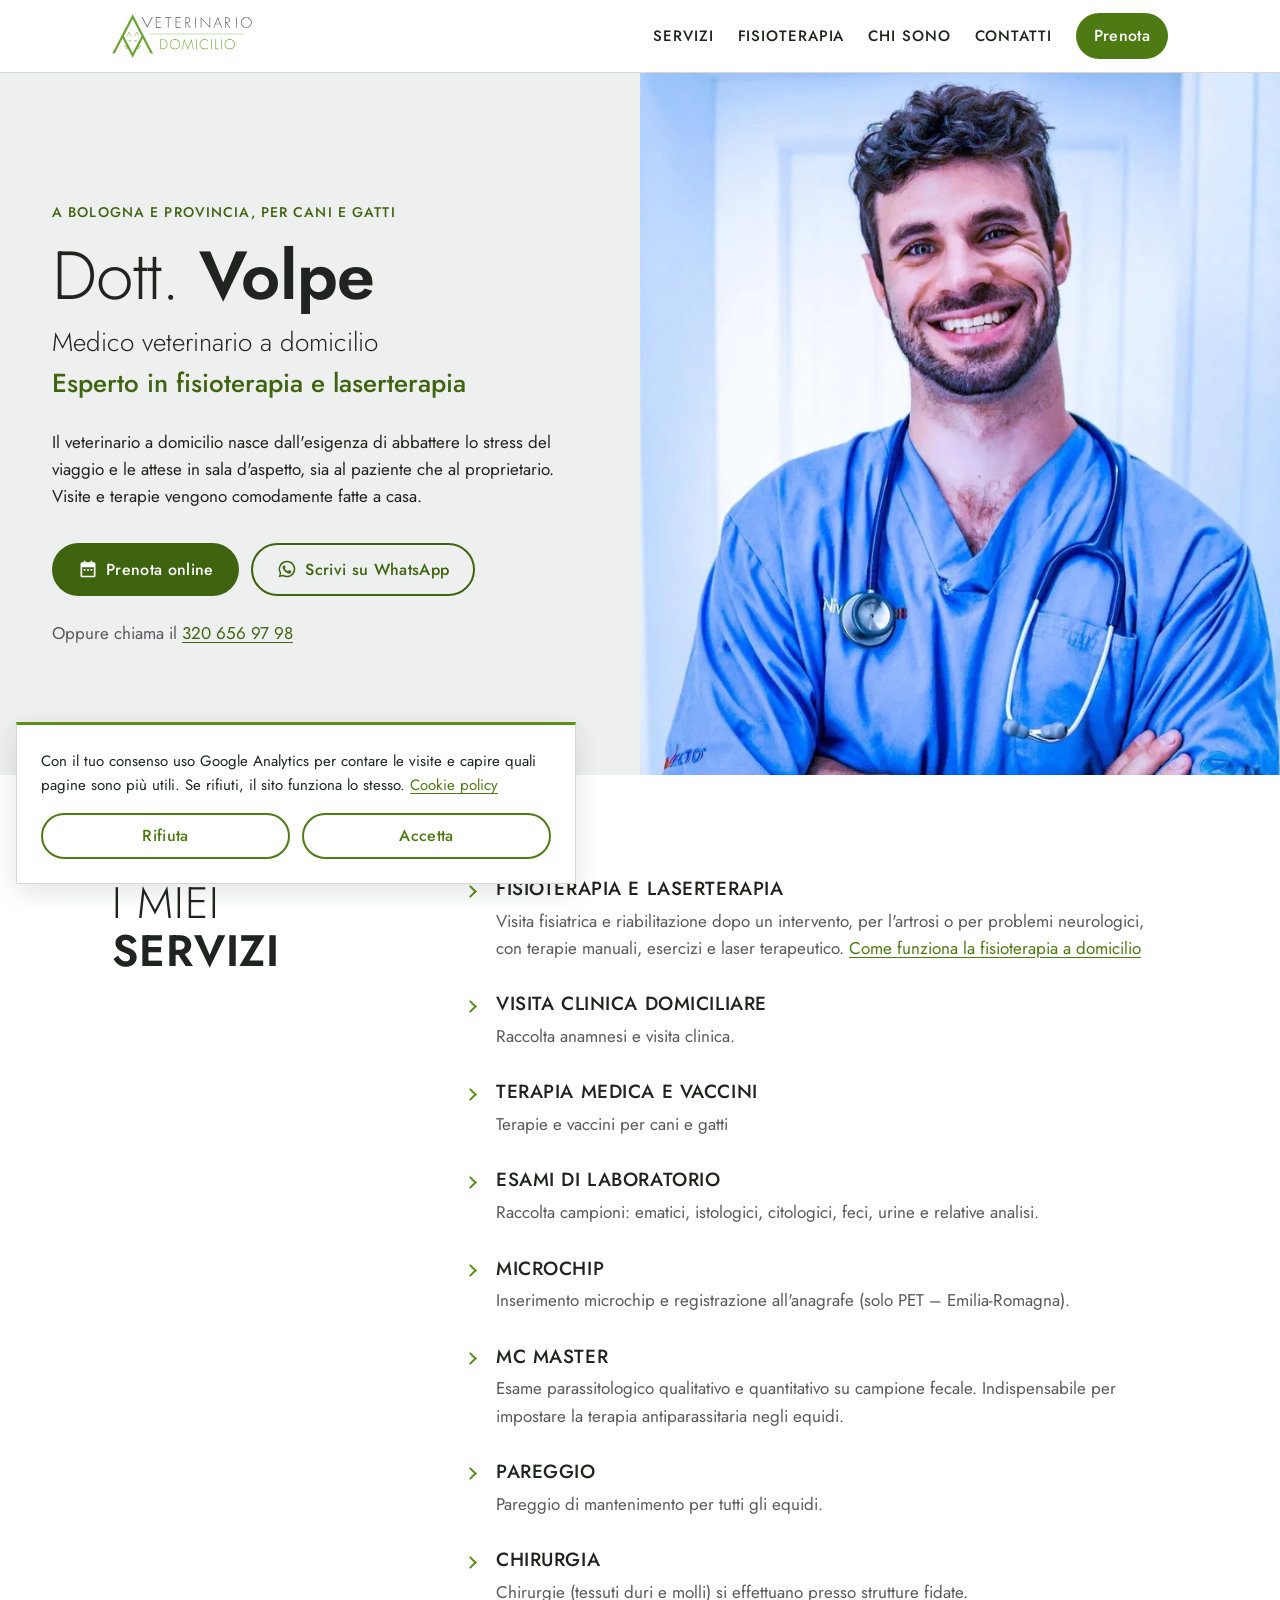
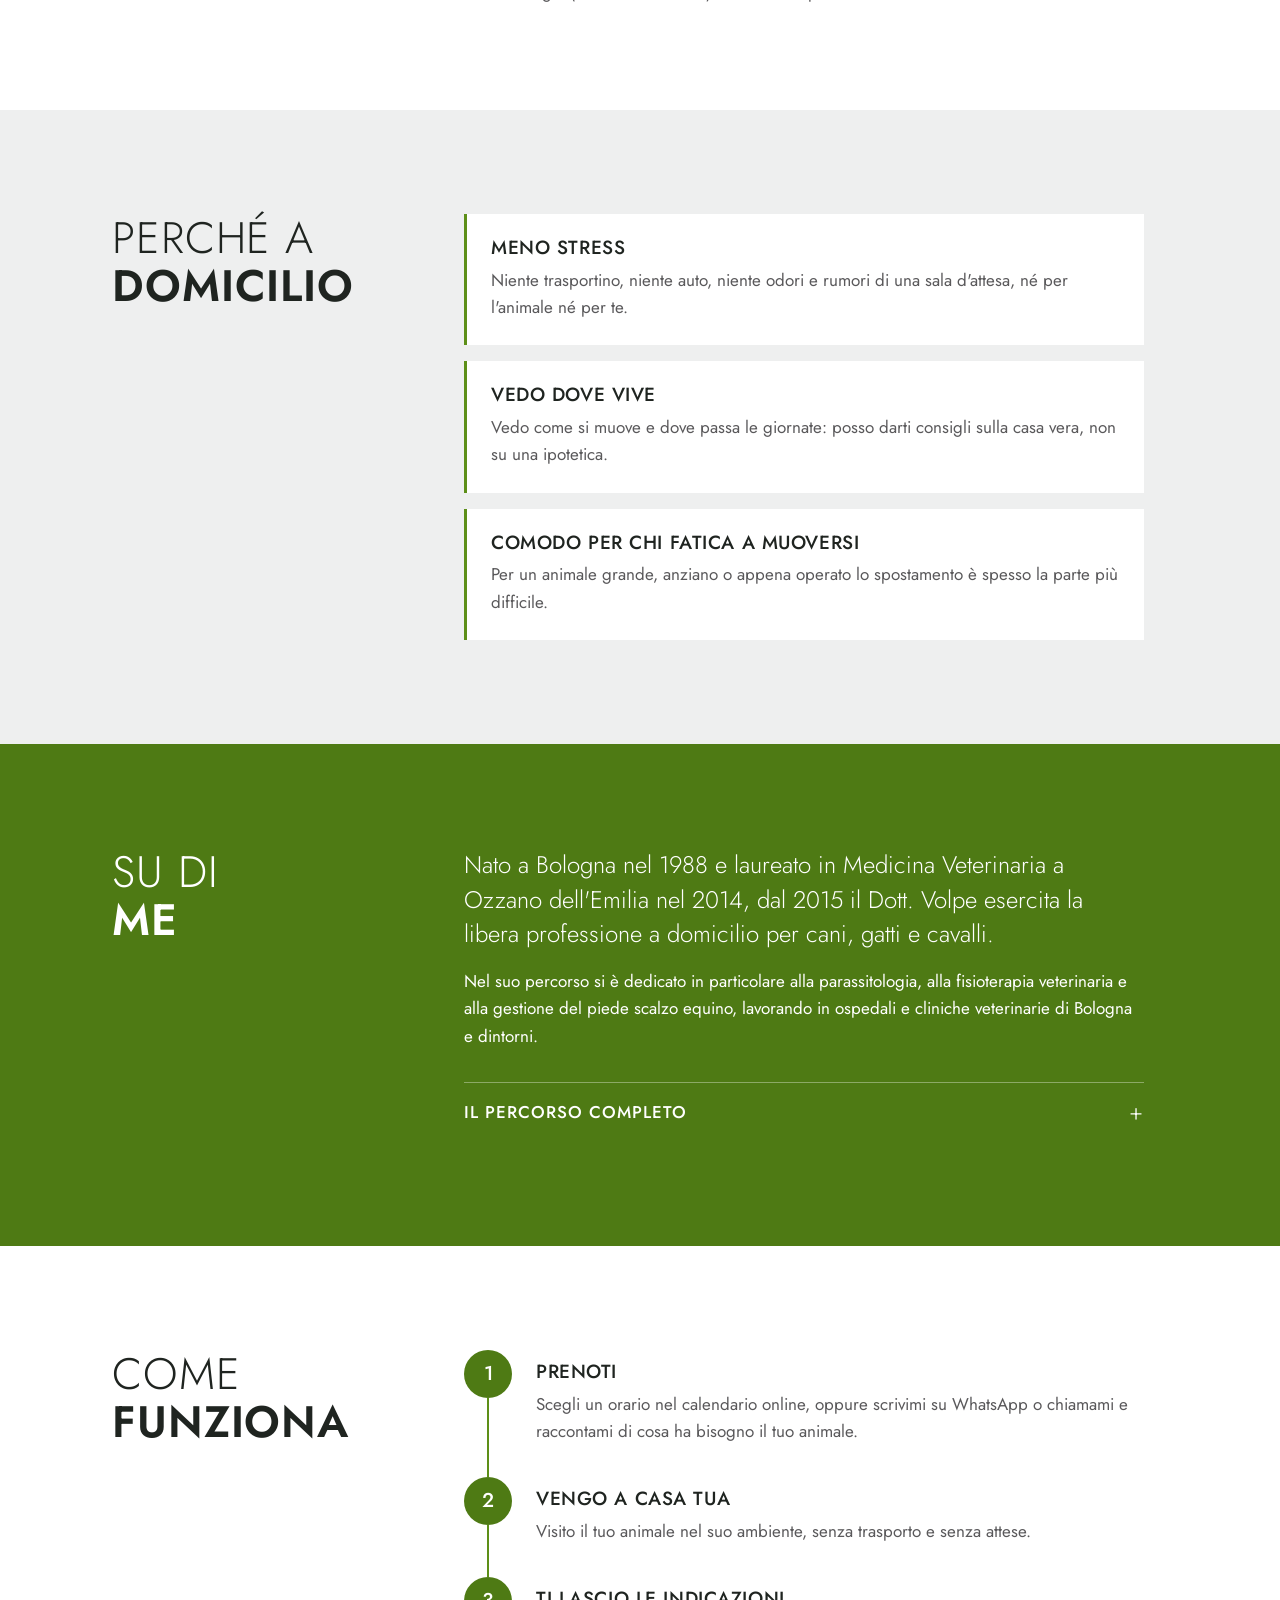
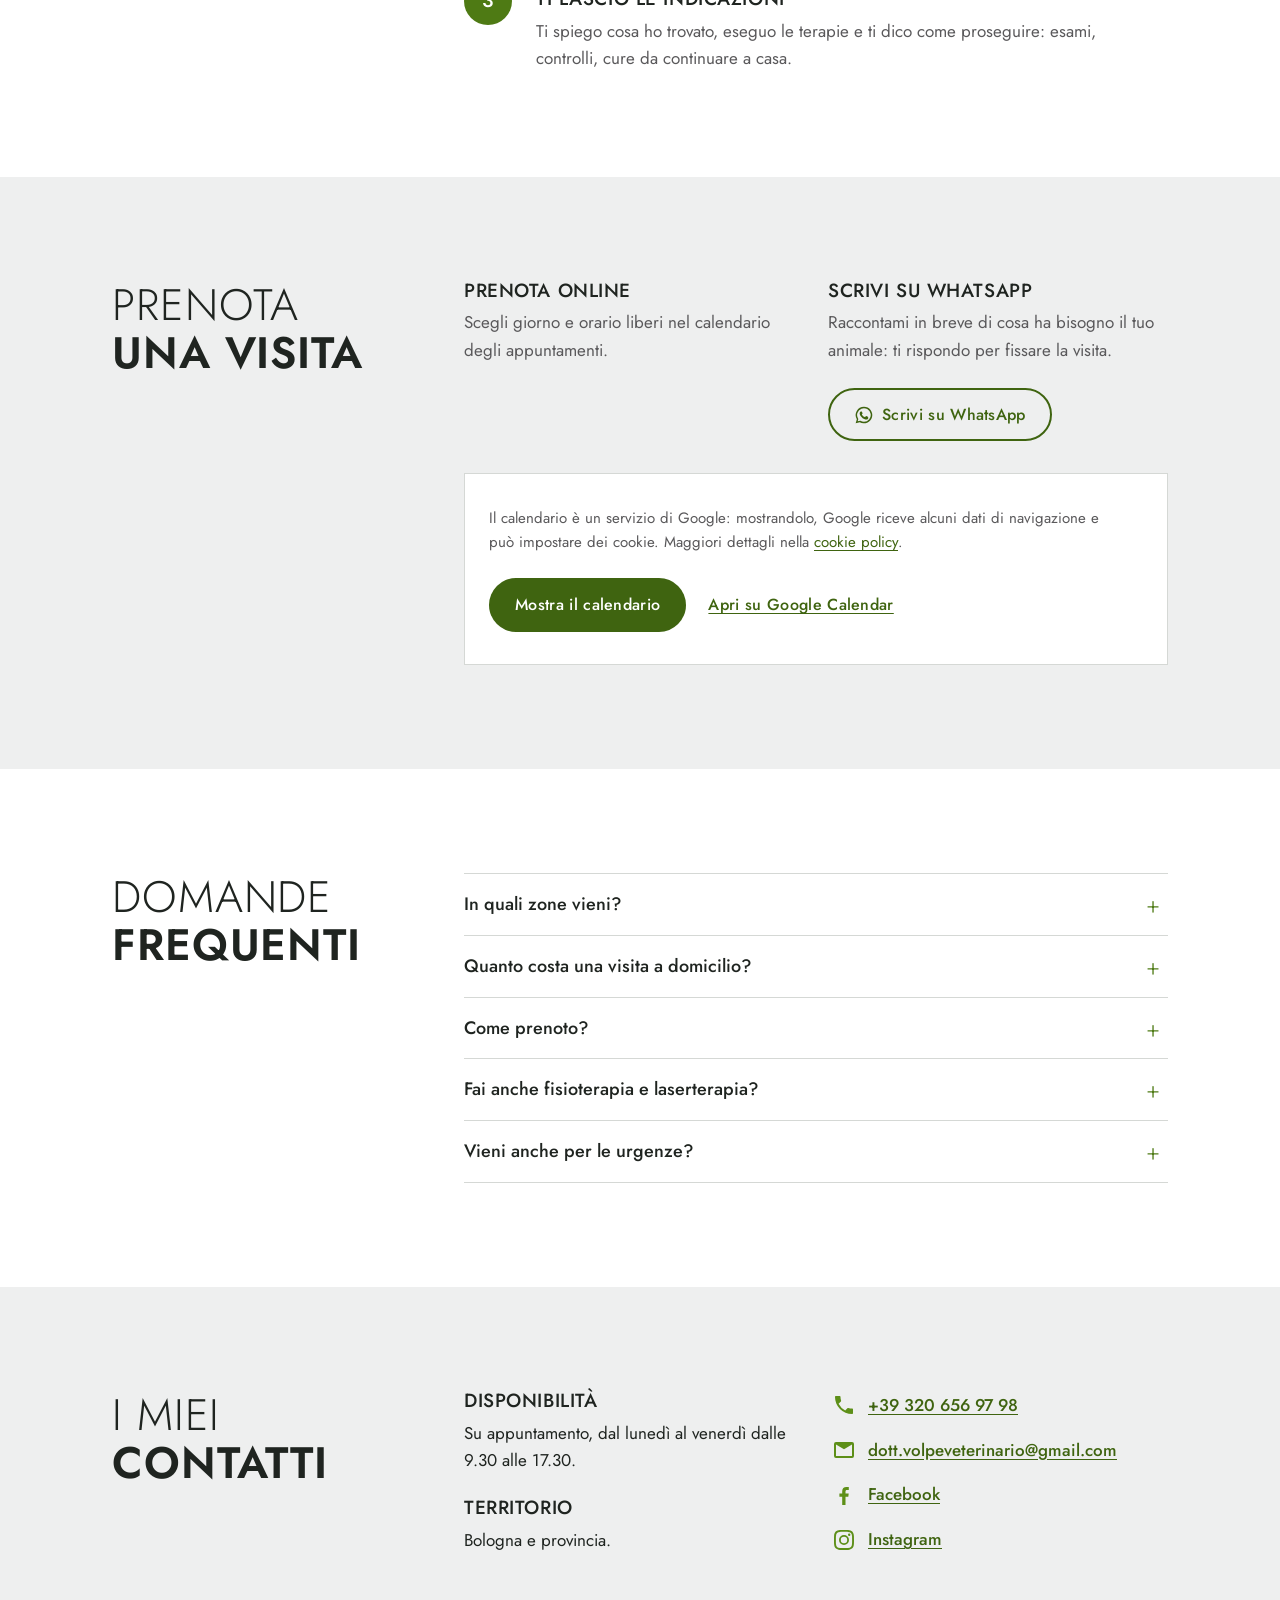
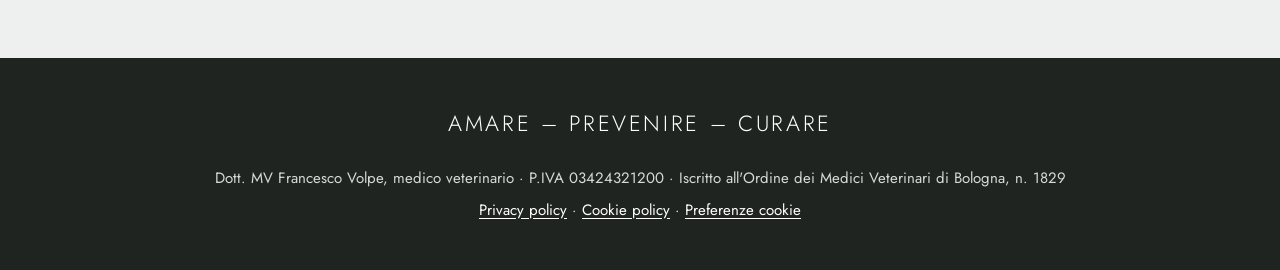
==== commit 51b77e32: "Update index.html" ====
--- a/index.html
+++ b/index.html
@@ -328,7 +328,7 @@
     <div class="wrap">
       <p class="motto">Amare – Prevenire – Curare</p>
       <p class="legal">Dott. MV Francesco Volpe, medico veterinario · P.IVA 03424321200 · Iscritto all'Ordine dei Medici Veterinari di Bologna, n. 1829</p>
-      <p class="legal"><a href="/privacy-policy.html">Privacy policy</a> · <a href="/cookie-policy.html">Cookie policy</a></p>
+      <p class="legal"><a href="/privacy-policy.html">Privacy policy</a> · <a href="/cookie-policy.html">Cookie policy</a><span data-consent-open hidden> · <button type="button" class="link-button">Preferenze cookie</button></span></p>
     </div>
   </footer>
 
--- a/assets/css/style.css
+++ b/assets/css/style.css
@@ -249,6 +249,20 @@
 .page-head .section-title { position: static; }
 .page-head .actions { margin-top: var(--s6); }
 
+/* Consent banner for statistics cookies: Accept and Reject look the same */
+.consent {
+  position: fixed; left: var(--s4); right: var(--s4); bottom: var(--s4); z-index: 30;
+  max-width: 560px; padding: var(--s5); font-size: .9375rem;
+  background: var(--white); border: 1px solid var(--rule); border-top: 3px solid var(--green);
+  box-shadow: 0 8px 24px rgba(31, 36, 32, .12);
+}
+.consent p { margin-bottom: var(--s4); }
+.consent .btn { flex: 1 1 0; }
+@media (max-width: 759px) {
+  .quickbar ~ .consent { bottom: calc(64px + env(safe-area-inset-bottom) + var(--s3)); }
+}
+.link-button { font: inherit; color: var(--white); background: none; border: 0; padding: 0; text-decoration: underline; text-underline-offset: 3px; cursor: pointer; }
+
 /* Legal pages */
 .page { padding: var(--s7) 0 var(--s8); }
 .page .wrap { max-width: 800px; }
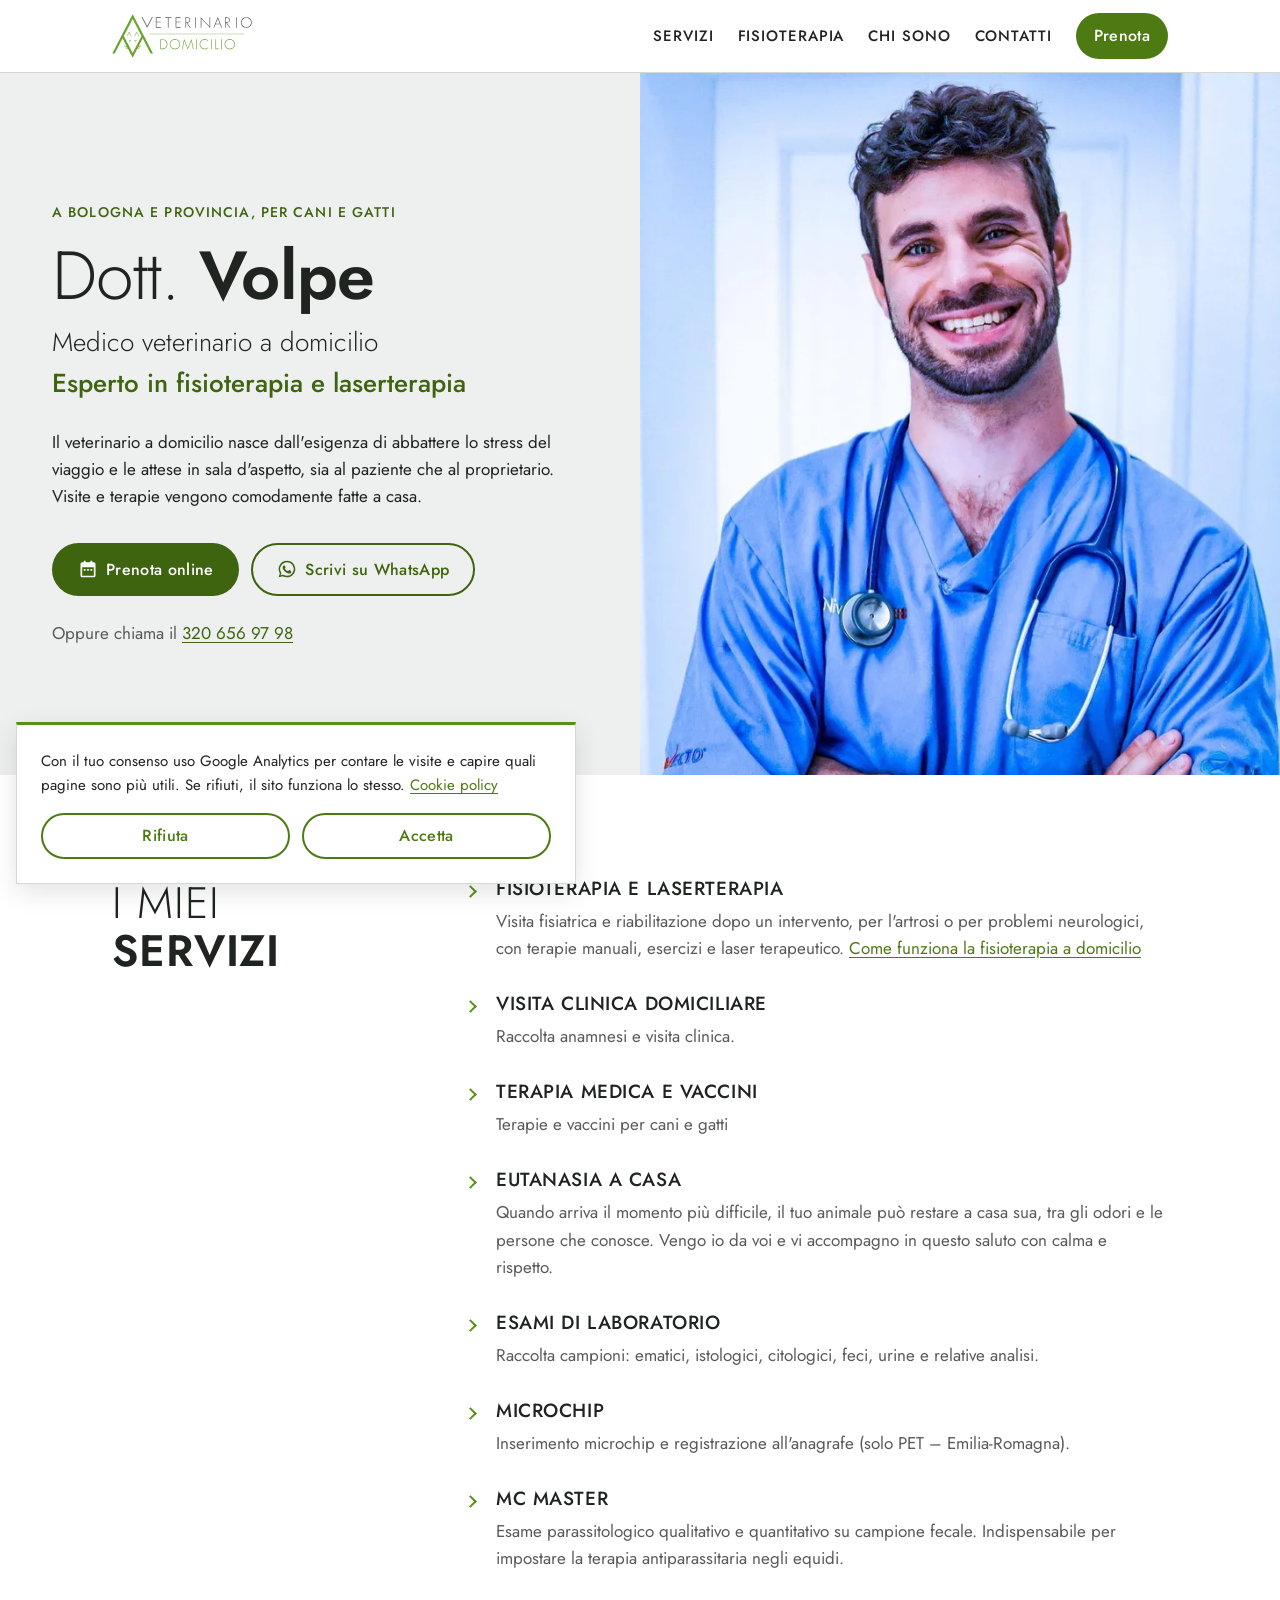
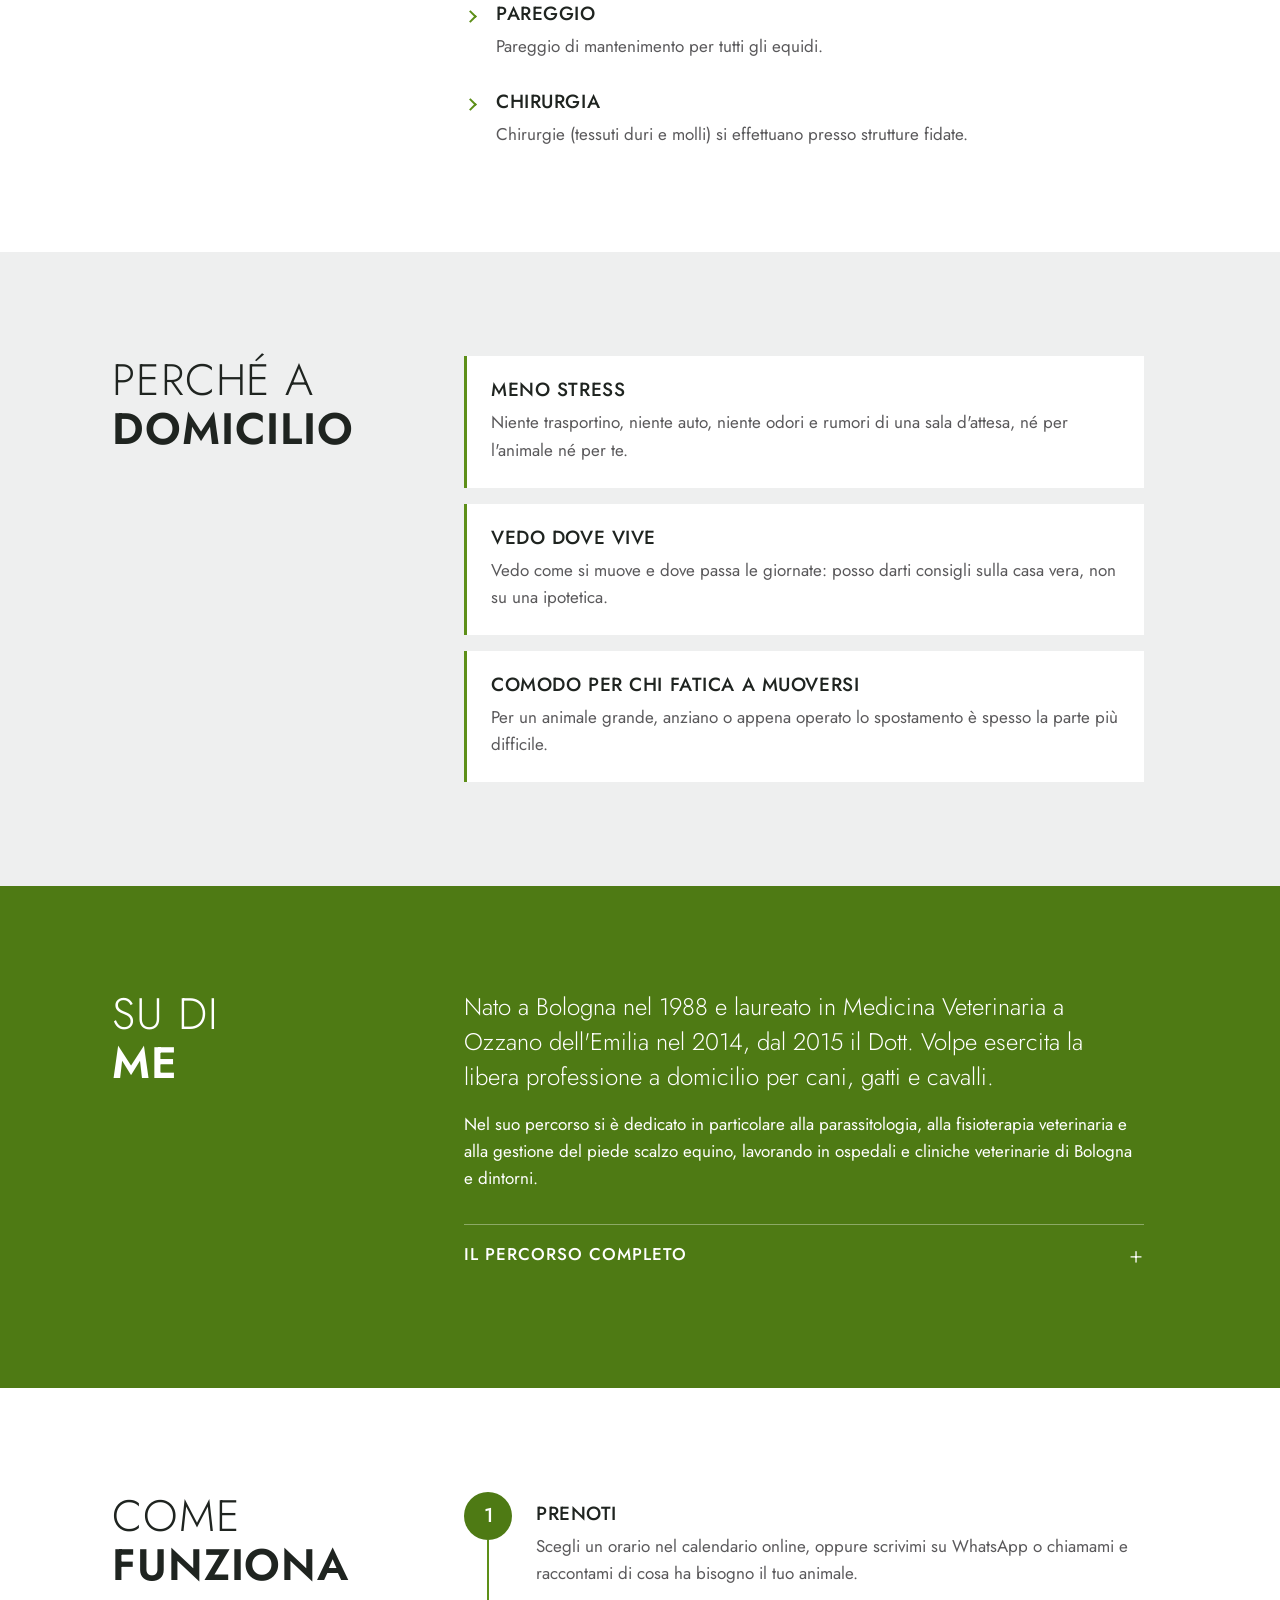
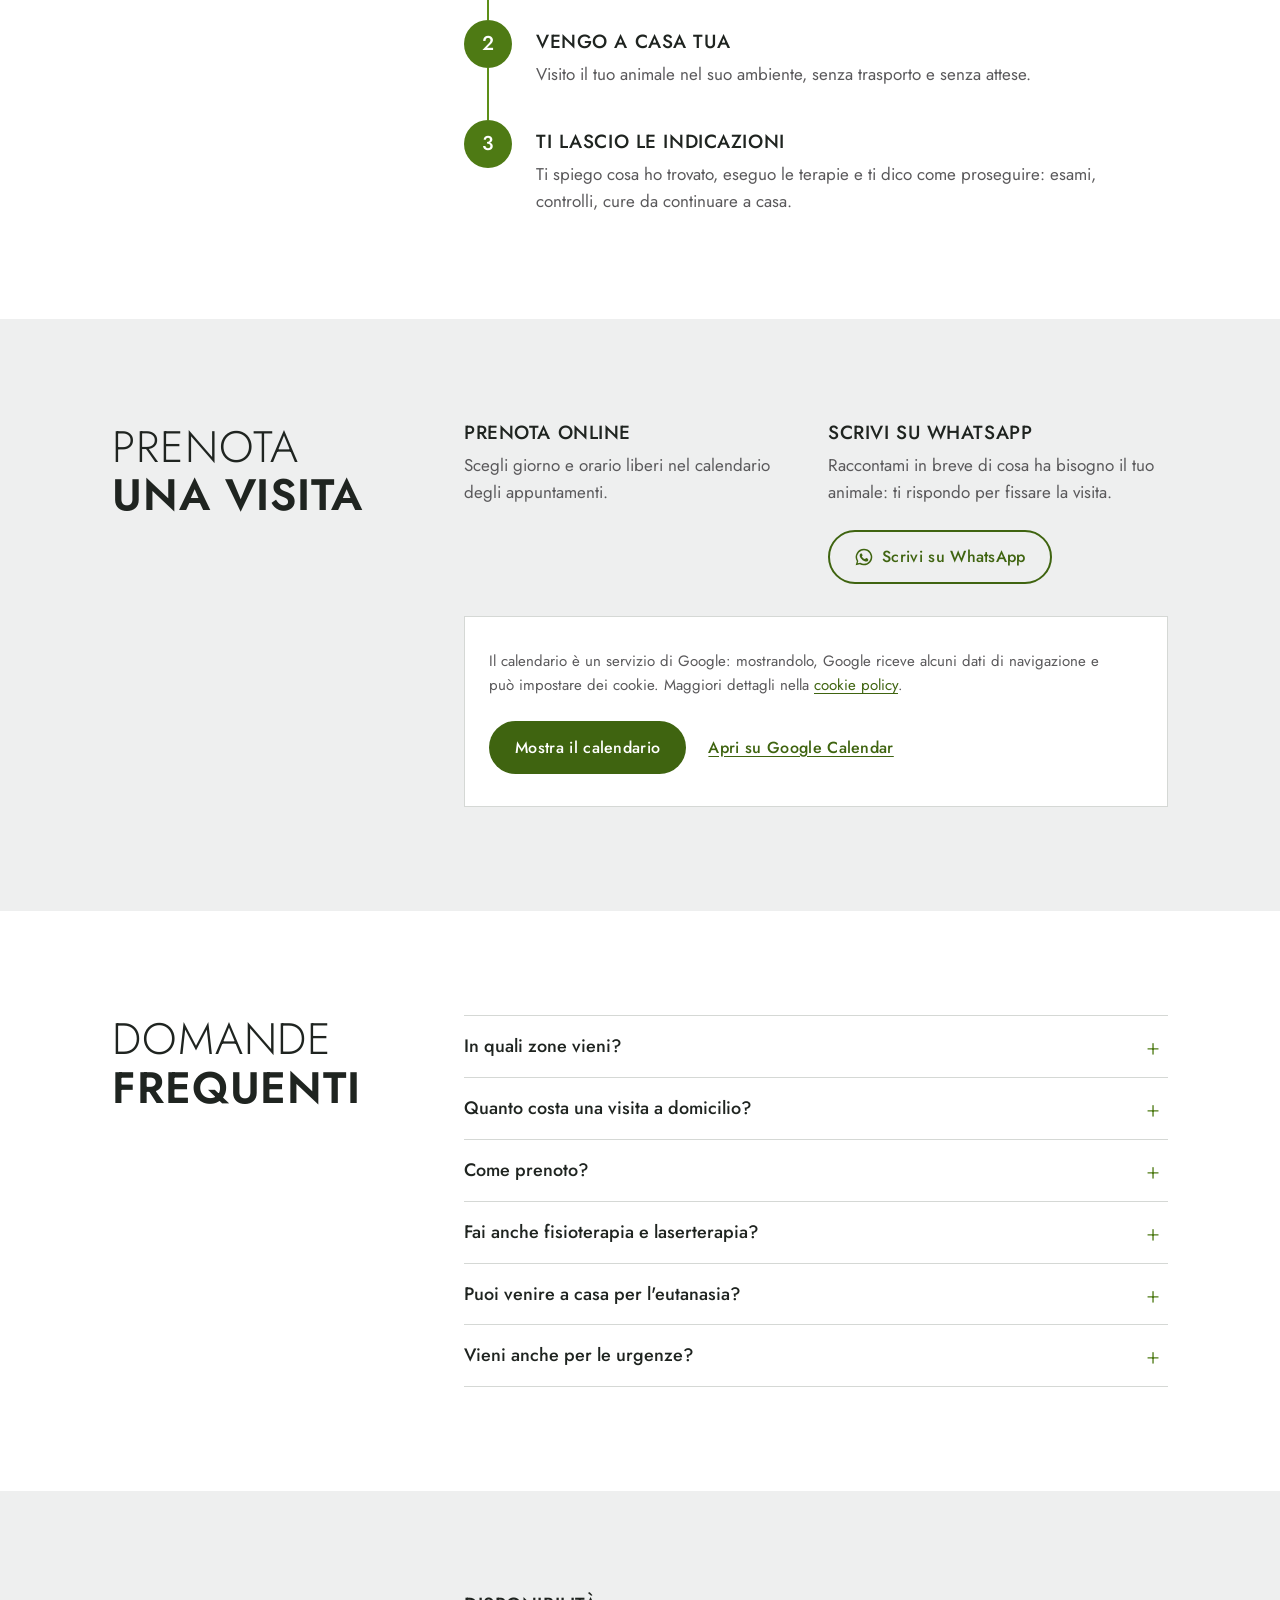
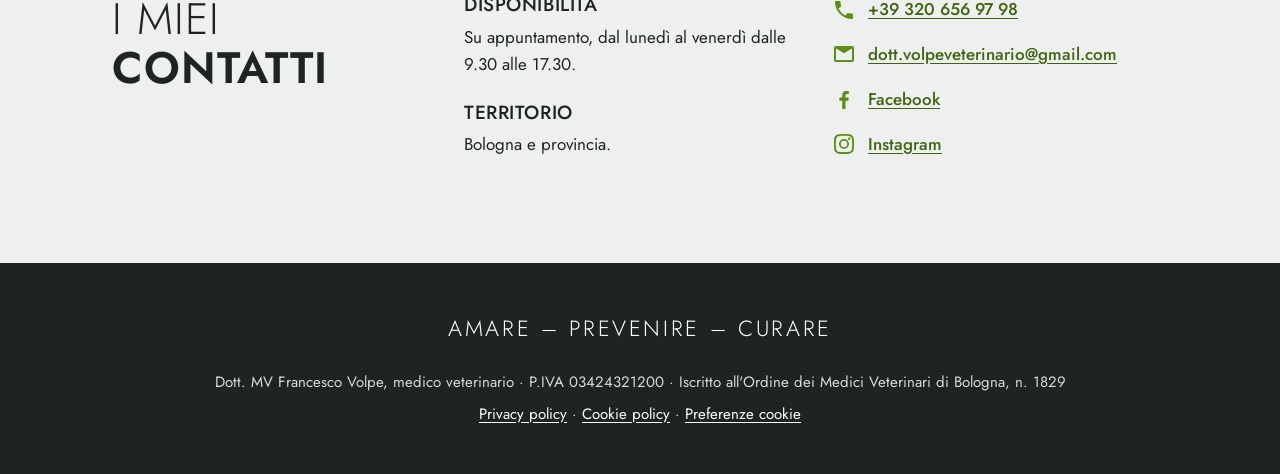
==== commit 86421205: "Update index.html" ====
--- a/index.html
+++ b/index.html
@@ -71,6 +71,7 @@
       {"@type": "Question", "name": "Quanto costa una visita a domicilio?", "acceptedAnswer": {"@type": "Answer", "text": "Dipende dal tipo di visita e dalla zona: te lo comunico prima di fissare l'appuntamento."}},
       {"@type": "Question", "name": "Come prenoto?", "acceptedAnswer": {"@type": "Answer", "text": "Nel calendario online scegli giorno e orario liberi. In alternativa scrivimi su WhatsApp o chiamami, dal lunedì al venerdì dalle 9.30 alle 17.30."}},
       {"@type": "Question", "name": "Fai anche fisioterapia e laserterapia?", "acceptedAnswer": {"@type": "Answer", "text": "Sì: visita fisiatrica, riabilitazione e laserterapia per cani e gatti, a casa tua."}},
+      {"@type": "Question", "name": "Puoi venire a casa per l'eutanasia?", "acceptedAnswer": {"@type": "Answer", "text": "Sì, a Bologna e provincia. Chiamami o scrivimi su WhatsApp, così ne parliamo e scegliamo insieme giorno e orario."}},
       {"@type": "Question", "name": "Vieni anche per le urgenze?", "acceptedAnswer": {"@type": "Answer", "text": "No, non è un servizio di pronto soccorso. In caso di emergenza rivolgiti subito a una clinica veterinaria aperta 24 ore."}}
     ]
   }
@@ -137,6 +138,10 @@
           <li>
             <h3>Terapia medica e vaccini</h3>
             <p>Terapie e vaccini per cani e gatti</p>
+          </li>
+          <li>
+            <h3>Eutanasia a casa</h3>
+            <p>Quando arriva il momento più difficile, il tuo animale può restare a casa sua, tra gli odori e le persone che conosce. Vengo io da voi e vi accompagno in questo saluto con calma e rispetto.</p>
           </li>
           <li>
             <h3>Esami di laboratorio</h3>
@@ -281,7 +286,10 @@
             <summary>Fai anche fisioterapia e laserterapia?</summary>
             <p>Sì: visita fisiatrica, riabilitazione e laserterapia per cani e gatti, a casa tua. Trovi tutto nella <a href="/fisioterapia/">pagina sulla fisioterapia</a>.</p>
           </details>
-          <!-- DA CONFERMARE col dottore: vale per tutta l'attività, non solo per la fisioterapia -->
+          <details>
+            <summary>Puoi venire a casa per l'eutanasia?</summary>
+            <p>Sì, a Bologna e provincia. Chiamami o scrivimi su WhatsApp, così ne parliamo e scegliamo insieme giorno e orario.</p>
+          </details>
           <details>
             <summary>Vieni anche per le urgenze?</summary>
             <p>No, non è un servizio di pronto soccorso. In caso di emergenza rivolgiti subito a una clinica veterinaria aperta 24 ore.</p>
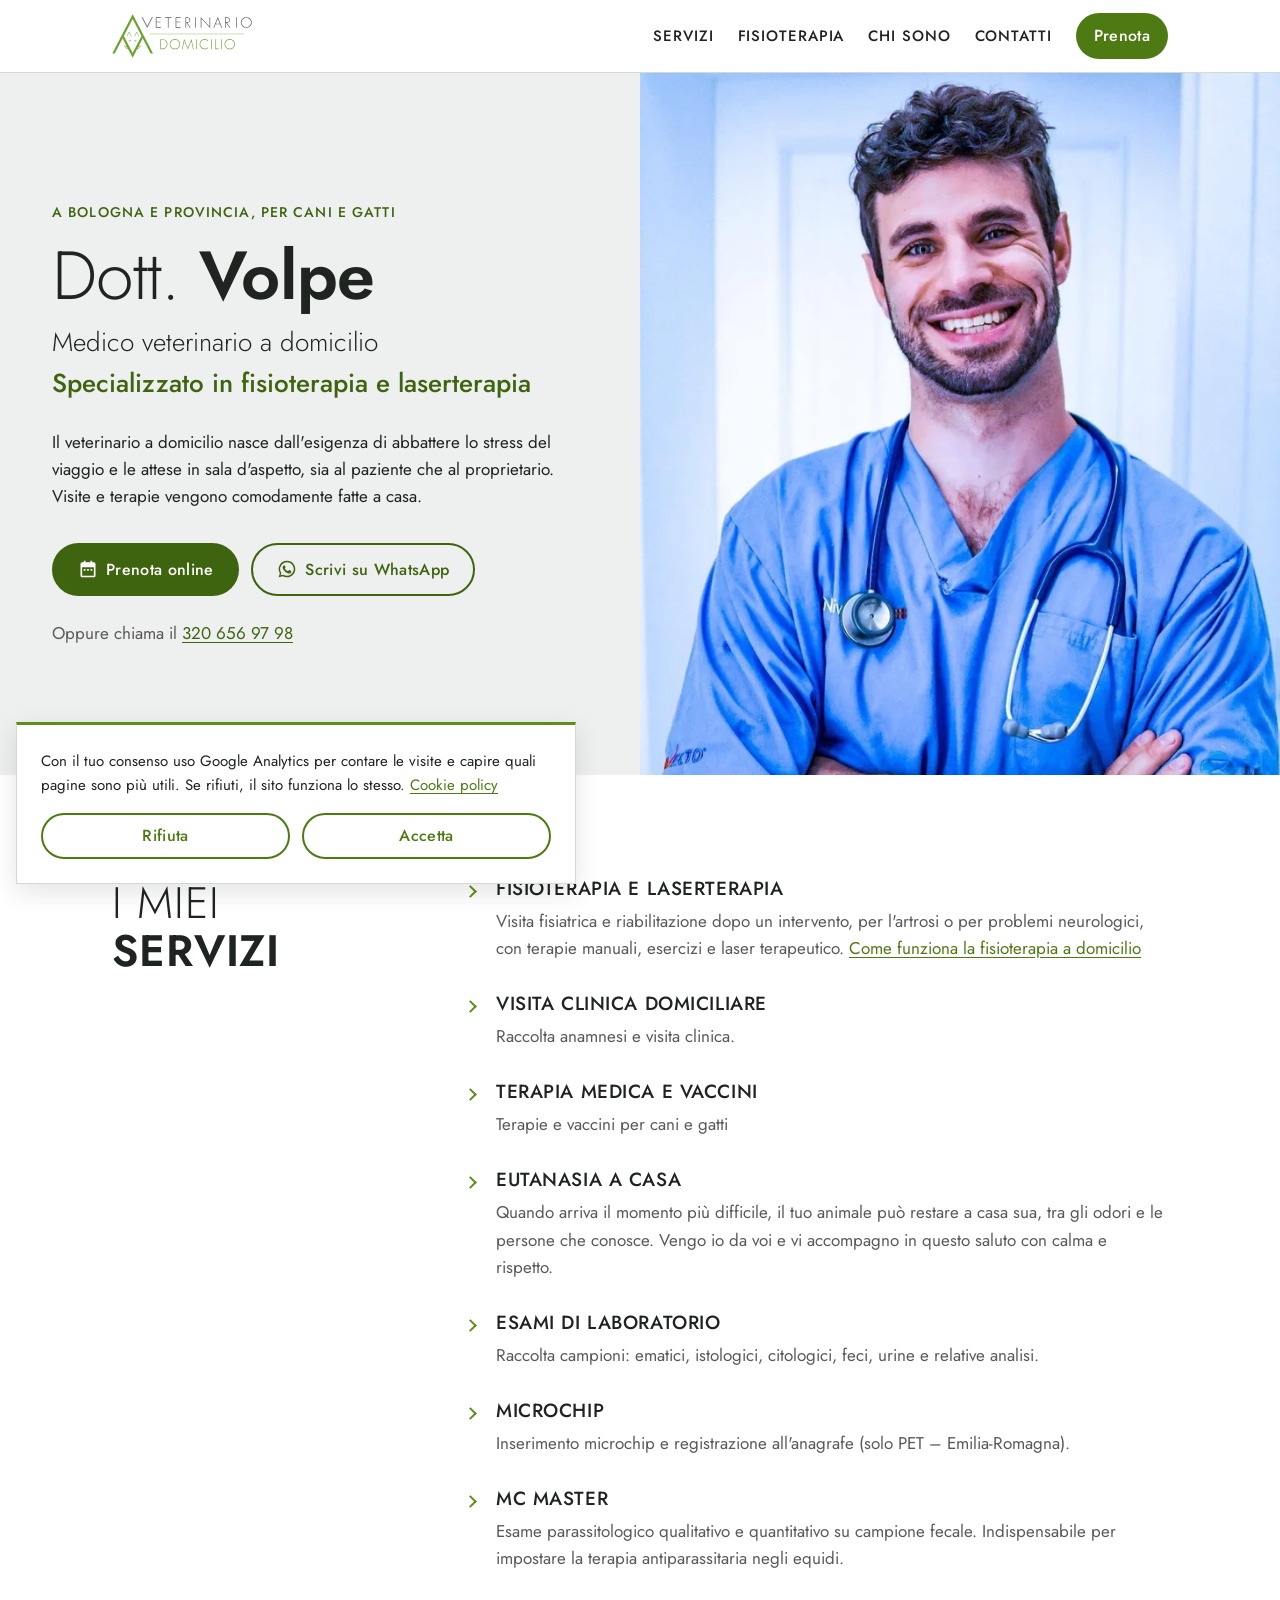
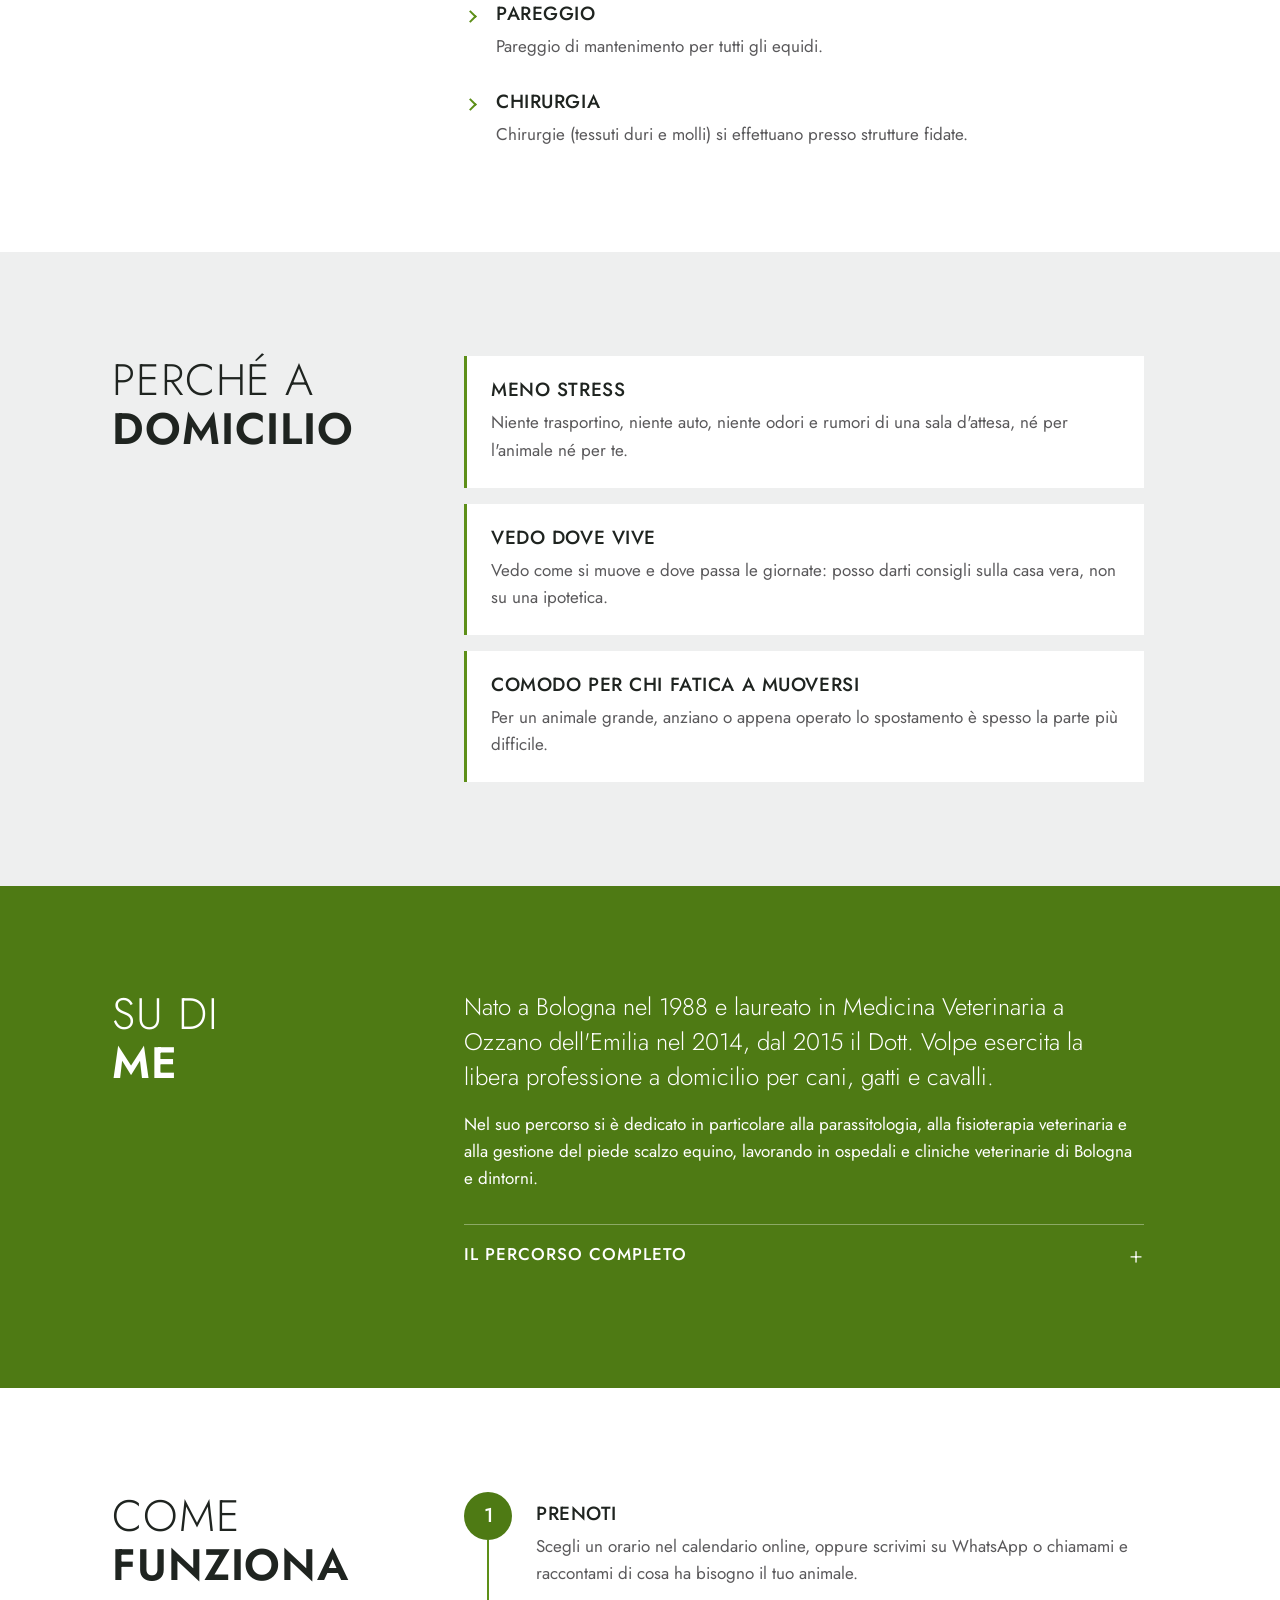
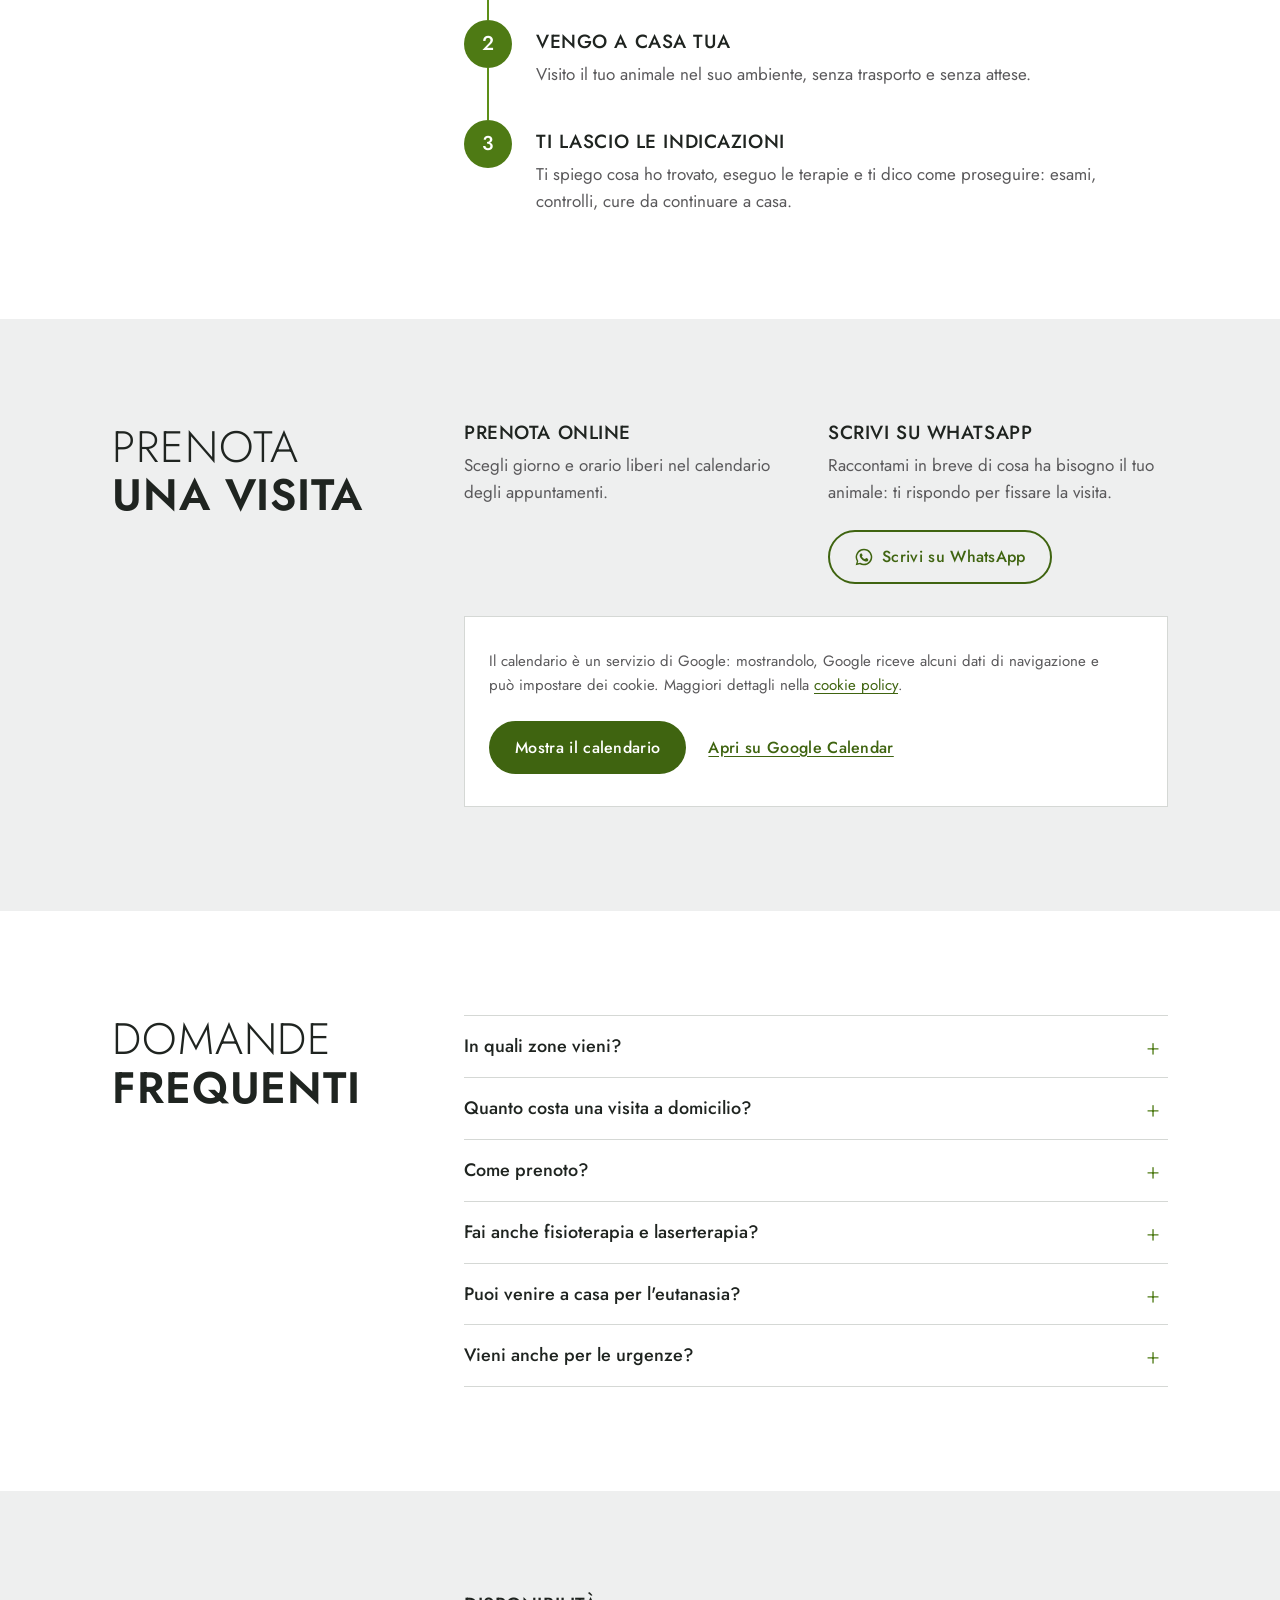
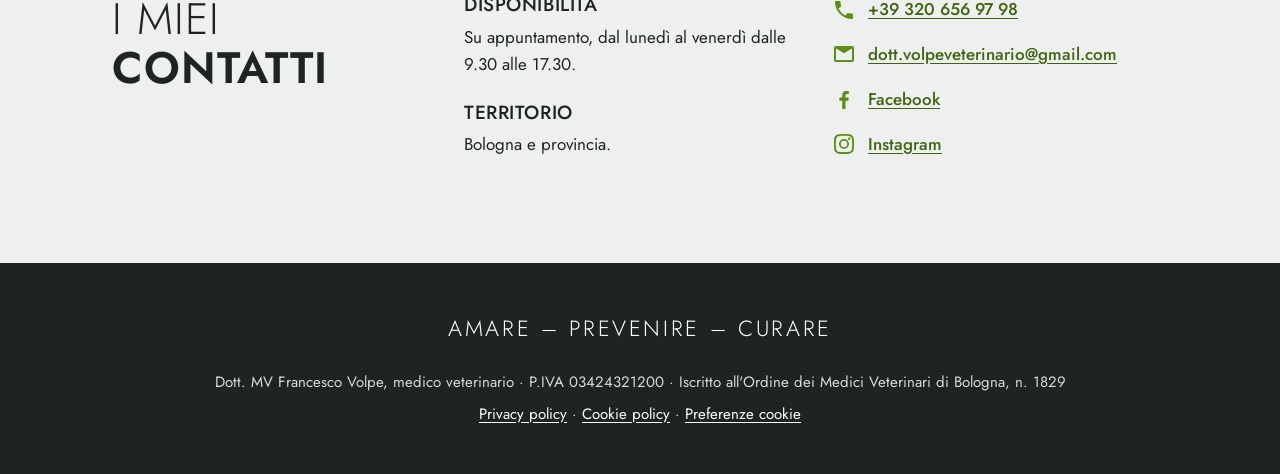
==== commit 8f370eea: "Update index.html" ====
--- a/index.html
+++ b/index.html
@@ -101,7 +101,7 @@
       <div class="hero__text">
         <p class="eyebrow">A Bologna e provincia, per cani e gatti</p>
         <h1 id="hero-title" class="hero__title"><span class="light">Dott.</span> Volpe</h1>
-        <p class="hero__role">Medico veterinario a domicilio <span class="hero__focus">Esperto in fisioterapia e laserterapia</span></p>
+        <p class="hero__role">Medico veterinario a domicilio <span class="hero__focus">Specializzato in fisioterapia e laserterapia</span></p>
         <p class="hero__lead">Il veterinario a domicilio nasce dall'esigenza di abbattere lo stress del viaggio e le attese in sala d'aspetto, sia al paziente che al proprietario. Visite e terapie vengono comodamente fatte a casa.</p>
         <div class="actions">
           <a class="btn btn--primary" href="#prenota">
